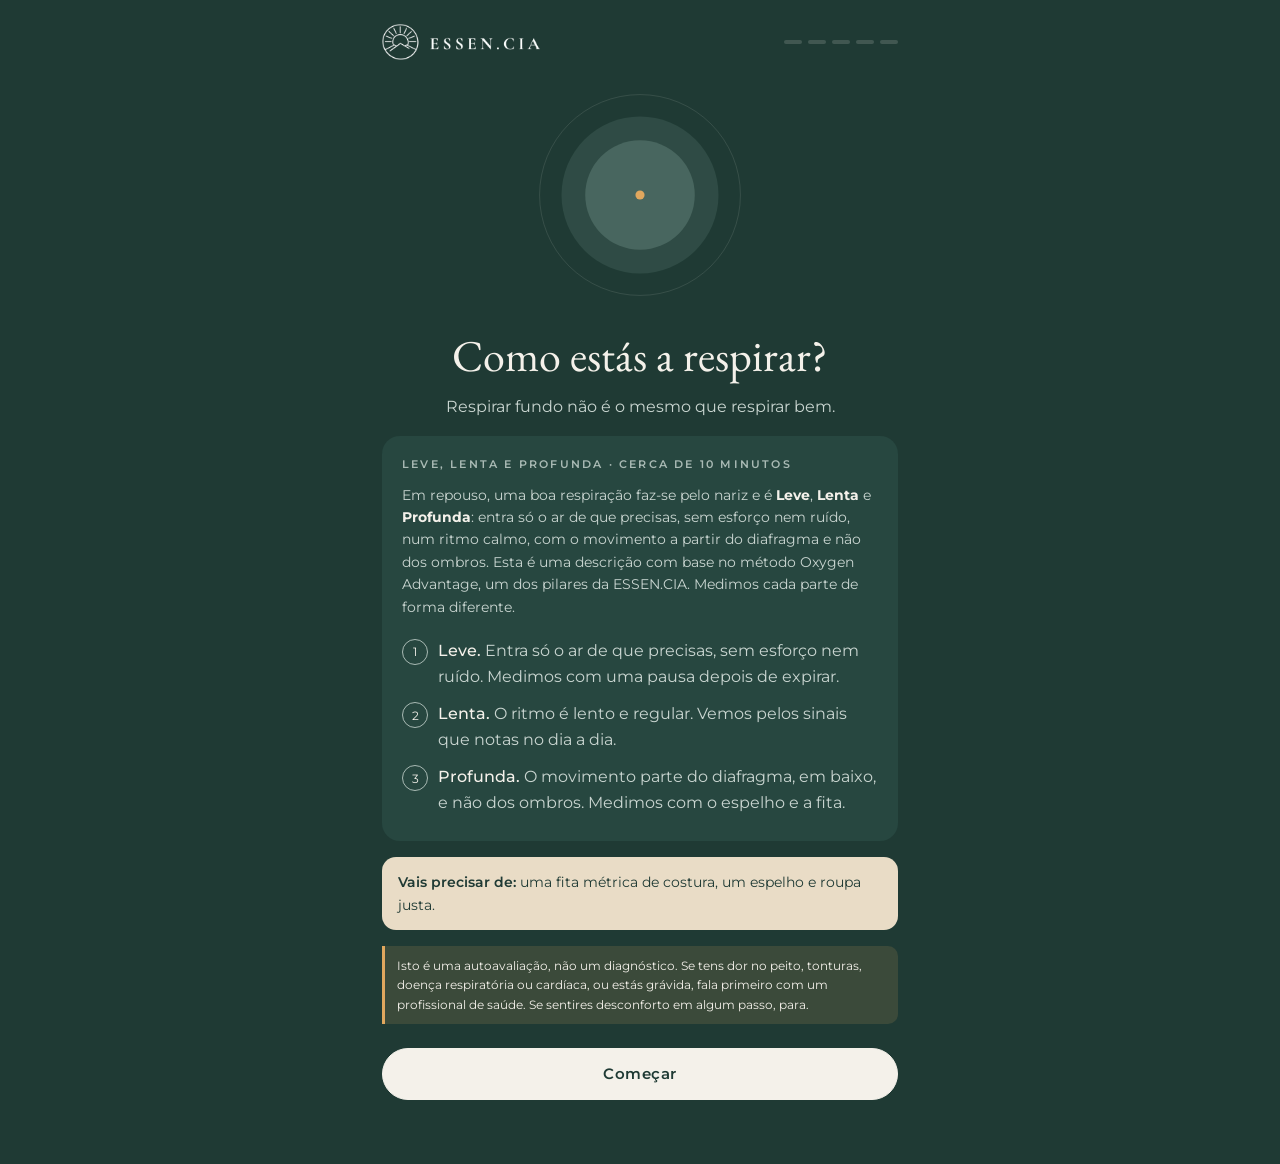
==== autoavaliacao/index.html @ b6d1c0d4 "Autoavaliação 3.7: três respirações para começar e ilustrações próprias dos exercícios Co-Authored-B" ====
<!DOCTYPE html>
<html lang="pt-PT">
<head>
<meta charset="UTF-8">
<meta name="viewport" content="width=device-width, initial-scale=1">
<meta name="robots" content="noindex">
<link rel="icon" href="../favicon.ico">
<title>Autoavaliação da Respiração · ESSEN.CIA</title>
<link rel="preconnect" href="https://fonts.googleapis.com">
<link rel="preconnect" href="https://fonts.gstatic.com" crossorigin>
<link href="https://fonts.googleapis.com/css2?family=EB+Garamond:ital,wght@0,400;0,500;1,400&family=Montserrat:wght@400;500;600&display=swap" rel="stylesheet">
<style>
:root{--fundo:#1F3A34;--fundo2:#274740;--bege:#F4F1EA;--t2:#C9D5D0;--t3:#A9BAB4;--suave:#6E8F86;--castanho:#8A6F5A;--ambar:#E0A75E;--linha:rgba(244,241,234,.16)}
*{box-sizing:border-box;margin:0;padding:0}
html,body{background:var(--fundo);color:var(--bege)}
body{font-family:Montserrat,system-ui,sans-serif;font-size:16px;line-height:1.6;-webkit-font-smoothing:antialiased}
.wrap{max-width:560px;margin:0 auto;padding:24px 22px 64px}
header{display:flex;justify-content:space-between;align-items:center;margin-bottom:30px}
.logo{height:36px;width:auto;display:block}
.passos{display:flex;gap:6px}
.passos span{width:18px;height:4px;border-radius:2px;background:var(--linha);transition:background .4s}
.passos span.on,.passos span.feito{background:var(--ambar)}
h1,h2,.serif{font-family:"EB Garamond",Georgia,serif;font-weight:400;line-height:1.1}
h1{font-size:clamp(36px,9vw,44px);margin-bottom:14px}
h2{font-size:clamp(28px,7vw,34px);margin-bottom:12px}
h3{font-size:11px;font-weight:600;letter-spacing:.2em;text-transform:uppercase;color:var(--t3);margin-bottom:10px}
p{color:var(--t2);margin-bottom:14px}
.sobre{font-size:11px;font-weight:600;letter-spacing:.2em;text-transform:uppercase;color:var(--ambar);margin-bottom:10px}
.ecra{display:none;animation:entra .45s ease}.ecra.ativo{display:block}
@keyframes entra{from{opacity:0;transform:translateY(8px)}to{opacity:1;transform:none}}
.bloco{background:var(--fundo2);border-radius:18px;padding:20px;margin:16px 0}
ol.num{counter-reset:n;list-style:none}
ol.num li{counter-increment:n;padding:6px 0 6px 36px;position:relative;color:var(--t2)}
ol.num li::before{content:counter(n);position:absolute;left:0;top:7px;width:24px;height:24px;border-radius:50%;border:1px solid var(--t3);color:var(--bege);font-size:12px;display:flex;align-items:center;justify-content:center}
.material{font-size:14px;color:var(--fundo);background:#E9DCC6;border-radius:14px;padding:14px 16px;margin:16px 0}
.material b{font-weight:600}
.nota.peq{font-size:12px;padding:10px 12px}
.nota{font-size:13.5px;color:var(--bege);background:rgba(224,167,94,.14);border-left:3px solid var(--ambar);padding:12px 14px;border-radius:0 10px 10px 0;margin:16px 0}
.ref{font-size:13px;color:var(--t2);border:1px solid var(--linha);border-radius:14px;padding:14px 16px;margin:14px 0}
.ref summary{cursor:pointer;color:var(--ambar);font-weight:500;margin-top:8px;list-style:none}
.ref summary::-webkit-details-marker{display:none}
.ref details p{font-size:12.5px;margin:8px 0 0}
.ref a{color:var(--ambar)}
.botoes{display:flex;gap:12px;flex-wrap:wrap;margin-top:24px;align-items:center}
button,.btn{font-family:Montserrat,sans-serif;font-size:15px;font-weight:600;letter-spacing:.03em;border-radius:30px;min-height:52px;padding:14px 26px;cursor:pointer;border:1px solid var(--bege);transition:all .25s;text-decoration:none;display:inline-flex;align-items:center;justify-content:center;background:transparent;color:var(--bege)}
.prim{background:var(--bege);color:var(--fundo)}
.prim:disabled{opacity:.3;cursor:not-allowed}
.ambar{background:var(--ambar);border-color:var(--ambar);color:var(--fundo)}
.cheio{width:100%}
.lig{border:none;min-height:44px;padding:8px 4px;color:var(--t3);text-decoration:underline;text-underline-offset:3px;font-size:13px;font-weight:500}
.aviso{font-size:13px;color:var(--ambar);min-height:20px;margin-top:10px}
.circ{display:flex;justify-content:center;margin:24px 0 32px}
.circ svg{width:210px;height:210px}
.respira{transform-origin:center;animation:respira 10s ease-in-out infinite}
@keyframes respira{0%,100%{transform:scale(.82)}40%{transform:scale(1)}}
/* formulário */
.campo{margin-bottom:18px}
.campo label{display:block;font-size:11px;font-weight:600;letter-spacing:.14em;text-transform:uppercase;color:var(--t3);margin-bottom:8px}
.campo label small{text-transform:none;letter-spacing:0;font-weight:400}
input[type=text],input[type=email],input[type=tel]{width:100%;font-family:Montserrat,sans-serif;font-size:17px;padding:14px 16px;border:1px solid var(--linha);border-radius:14px;background:rgba(244,241,234,.06);color:var(--bege);outline:none}
input:focus{border-color:var(--ambar)}
input::placeholder{color:var(--t3)}
.consent{display:flex;gap:12px;align-items:flex-start;font-size:13.5px;color:var(--t2);margin-top:14px;line-height:1.5;cursor:pointer}
.barra{display:flex;align-items:center;gap:14px}
.barra input[type=range]{flex:1;accent-color:var(--ambar);height:28px}
.barra output{min-width:64px;text-align:right;font-family:"EB Garamond",Georgia,serif;font-size:20px}
.chips{display:flex;gap:8px;flex-wrap:wrap}
.chips button{min-height:44px;padding:8px 16px;font-size:13px;border-color:var(--linha);letter-spacing:0}
.chips button.sel{background:var(--bege);color:var(--fundo);border-color:var(--bege)}
.centro{text-align:center}.centro .circ svg{width:220px;height:220px}
.bolha{transform-origin:115px 115px;transform:scale(.7);transition:transform 4s ease-in-out}
.bolha.cheia{transform:scale(1)}
.fase{font-family:"EB Garamond",Georgia,serif;font-size:30px;min-height:40px;margin-top:-6px}
.contagem{font-size:13px;color:var(--t3);min-height:20px}
.porque{font-size:13.5px;color:var(--t2);border-left:2px solid var(--suave);padding:2px 0 2px 14px;margin:14px 0}
.porque b{color:var(--bege);font-weight:600}
.consent input{margin-top:3px;accent-color:var(--ambar);width:18px;height:18px;flex-shrink:0}
/* observação */
.obs{display:flex;gap:14px;align-items:flex-start;padding:14px 0;border-bottom:1px solid var(--linha)}
.obs:last-child{border-bottom:none}
.obs .q{flex:1}.obs .q strong{display:block;font-weight:500;margin-bottom:2px}
.obs .q small{color:var(--t3);font-size:13px}
.simnao{display:flex;gap:6px;flex-shrink:0}
.simnao button{min-height:44px;padding:8px 18px;font-size:13px;border-color:var(--linha)}
.simnao button.sel{background:var(--bege);color:var(--fundo);border-color:var(--bege)}
.tipos{display:grid;gap:10px;margin-top:10px}
.tipo{display:flex;gap:14px;align-items:center;text-align:left;background:var(--fundo2);border:1px solid transparent;border-radius:16px;padding:12px 16px;color:var(--bege);font-weight:400;letter-spacing:0;position:relative;min-height:auto}
.tipo svg{width:64px;height:76px;flex-shrink:0}
.tipo strong{display:block;font-family:"EB Garamond",Georgia,serif;font-size:22px;font-weight:400}
.tipo span{font-size:12.5px;color:var(--t2);line-height:1.45;display:block}
.tipo.sel{border-color:var(--ambar)}
.tipo .sug{display:none;position:absolute;top:8px;right:12px;font-size:9.5px;font-weight:600;letter-spacing:.14em;text-transform:uppercase;color:var(--ambar)}
.tipo.sugerido .sug{display:block}
/* fita */
.ilustra{display:flex;gap:18px;align-items:center;flex-wrap:wrap}
.ilustra svg{width:130px;flex-shrink:0;margin:0 auto}
.ilustra .txt{flex:1;min-width:220px}
table.medidas{width:100%;border-collapse:collapse}
table.medidas th{font-size:10.5px;font-weight:600;letter-spacing:.12em;text-transform:uppercase;color:var(--t3);text-align:left;padding:6px 4px}
table.medidas td{padding:5px 4px}
table.medidas td:first-child{font-size:13px;color:var(--t3);width:46px}
.calc{margin-top:12px;font-size:14px;color:var(--t2);min-height:22px}.calc b{color:var(--bege)}
/* bolt */
.crono{text-align:center}
.anel{position:relative;width:200px;height:200px;margin:8px auto 18px}
.anel svg{width:100%;height:100%;transform:rotate(-90deg)}
.anel .num{position:absolute;inset:0;display:flex;align-items:center;justify-content:center;font-family:"EB Garamond",Georgia,serif;font-size:62px}
.anel .num small{font-size:20px;color:var(--t3);margin-left:4px}
.manual{display:flex;gap:10px;align-items:center;justify-content:center;margin-top:14px;font-size:13px;color:var(--t3)}
.manual input{width:90px;text-align:center;padding:10px}
/* escalas */
.item{padding:16px 0;border-bottom:1px solid var(--linha)}.item:last-child{border-bottom:none}
.item p{margin-bottom:10px;color:var(--bege);font-weight:500}
.escala{display:flex;gap:6px;flex-wrap:wrap}
.escala button{min-height:40px;padding:6px 12px;font-size:12.5px;font-weight:500;border-color:var(--linha);letter-spacing:0;color:var(--t2)}
.escala button.sel{background:var(--bege);border-color:var(--bege);color:var(--fundo)}
.rodape{font-size:12px;color:var(--t3);margin-top:8px}
/* resultado */
.leit{padding:4px 0 18px}
.leit .topo{display:flex;justify-content:space-between;align-items:baseline;gap:10px;flex-wrap:wrap}
.leit .nome{font-family:"EB Garamond",Georgia,serif;font-size:26px}
.leit .val{font-size:13px;color:var(--t2)}
.seg{display:grid;grid-template-columns:repeat(5,minmax(0,1fr));gap:5px;margin:10px 0 8px}
.seg i{height:8px;border-radius:4px;background:var(--linha)}
.seg i.on:nth-child(1){background:#7D6650}.seg i.on:nth-child(2){background:#A8845A}.seg i.on:nth-child(3){background:#E0A75E}.seg i.on:nth-child(4){background:#D8D3B4}.seg i.on:nth-child(5){background:#F4F1EA}
.leit p{font-size:14px;margin:0}
.leit .det{font-size:12.5px;color:var(--t3);margin-top:6px}
.passo{background:var(--bege);color:var(--fundo);border-radius:22px;padding:22px;margin:30px 0}
.passo h3{color:var(--castanho)}
.passo h2{color:var(--fundo);font-size:28px}
.passo p{color:#3F524D;font-size:14.5px}
.passo img{width:100%;max-width:340px;border-radius:12px;background:#F7F2EA;margin:4px 0 10px;display:block}
.passo small{display:block;font-size:11px;color:#5A6B66}
.lista details{border-bottom:1px solid var(--linha)}
.lista summary{cursor:pointer;list-style:none;padding:16px 0;display:flex;justify-content:space-between;align-items:center;gap:12px;font-size:16px}
.lista summary::-webkit-details-marker{display:none}
.lista summary::after{content:"+";color:var(--ambar);font-size:20px}
.lista details[open] summary::after{content:"–"}
.lista summary em{font-style:normal;font-size:10px;font-weight:600;letter-spacing:.14em;text-transform:uppercase;color:var(--ambar);margin-left:auto;margin-right:6px}
.lista .corpo{padding:0 0 18px}
.lista .corpo p{font-size:14.5px}
.pers{background:rgba(244,241,234,.08);border-radius:12px;padding:12px 14px;color:var(--bege)!important;font-size:14px}
.ex{display:flex;gap:14px;align-items:flex-start;padding:12px 0}
.ex img{width:140px;border-radius:10px;background:#F7F2EA;flex-shrink:0}
.ex .tag{font-size:10px;font-weight:600;letter-spacing:.14em;text-transform:uppercase;color:var(--ambar)}
.ex strong{display:block;font-size:15px;margin:2px 0 4px}
.ex span{font-size:13.5px;color:var(--t2)}
.ex small{display:block;font-size:11px;color:var(--t3);margin-top:4px}
.comp{font-size:13.5px;color:var(--t2)}.comp b{color:var(--bege);font-weight:600}
.creditos{font-size:11.5px;color:var(--t3);margin-top:34px;padding-top:16px;border-top:1px solid var(--linha);line-height:1.6}
.creditos a{color:var(--t2)}
#relatorio{display:none}
@media(max-width:440px){.obs{flex-direction:column;gap:8px}.ex{flex-direction:column}.ex img{width:100%;max-width:260px}}
/* ===== relatório para imprimir / PDF ===== */
@media print{
  @page{size:A4;margin:14mm}
  html,body{background:#fff!important;color:#1F3A34}
  .wrap{display:none!important}
  #relatorio{display:block!important;font-family:Montserrat,sans-serif;color:#1F3A34;font-size:10.5pt;line-height:1.5}
  #relatorio .cab{background:#1F3A34;color:#F4F1EA;padding:14px 18px;border-radius:8px;display:flex;justify-content:space-between;align-items:flex-end;-webkit-print-color-adjust:exact;print-color-adjust:exact}
  #relatorio .cab b{font-family:"EB Garamond",serif;font-weight:400;font-size:20pt;display:block}
  #relatorio h4{font-size:8pt;letter-spacing:.18em;text-transform:uppercase;color:#8A6F5A;margin:16px 0 6px}
  #relatorio .abre{background:#F4F1EA;border-radius:8px;padding:10px 14px;margin-top:12px;-webkit-print-color-adjust:exact;print-color-adjust:exact}
  #relatorio .tres{display:grid;grid-template-columns:repeat(3,1fr);gap:10px}
  #relatorio .tres>div{border:1px solid #E3DED3;border-radius:8px;padding:10px}
  #relatorio .tres b{font-family:"EB Garamond",serif;font-weight:400;font-size:15pt;display:block}
  #relatorio .rseg{display:grid;grid-template-columns:repeat(5,1fr);gap:3px;margin:6px 0}
  #relatorio .rseg i{height:5px;border-radius:3px;background:#ECE7DC;-webkit-print-color-adjust:exact;print-color-adjust:exact}
  #relatorio .rseg i.on:nth-child(1){background:#E3C9A0}#relatorio .rseg i.on:nth-child(2){background:#E0A75E}#relatorio .rseg i.on:nth-child(3){background:#A98B5F}#relatorio .rseg i.on:nth-child(4){background:#6E8F86}#relatorio .rseg i.on:nth-child(5){background:#1F3A34}
  #relatorio .pq{grid-template-columns:repeat(3,1fr);display:grid;gap:10px}
  #relatorio .pq img{width:100%;border-radius:6px}
  #relatorio table{width:100%;border-collapse:collapse;font-size:9pt}
  #relatorio td,#relatorio th{border:1px solid #E3DED3;padding:6px 8px;text-align:left}
  #relatorio .fim{margin-top:14px;font-size:8pt;color:#5A6B66}
  #relatorio .temas p{margin:0 0 6px}
  #relatorio p{color:#1F3A34}
  #relatorio .rseg{border:none!important;padding:0!important}
}
</style>
</head>
<body>
<div class="wrap">
<header><img class="logo" src="[data-uri]" alt="ESSEN.CIA"><div class="passos" id="passos"></div></header>

<!-- 0 · INÍCIO -->
<section class="ecra ativo" id="e0">
  <div class="circ"><svg viewBox="0 0 230 230" aria-hidden="true"><circle cx="115" cy="115" r="110" fill="none" stroke="#F4F1EA" stroke-opacity=".12"/><g class="respira"><circle cx="115" cy="115" r="86" fill="#6E8F86" fill-opacity=".2"/><circle cx="115" cy="115" r="60" fill="#6E8F86" fill-opacity=".4"/></g><circle cx="115" cy="115" r="5" fill="#E0A75E"/></svg></div>
  <h1 style="text-align:center">Como estás a respirar?</h1>
  <p style="text-align:center">Respirar fundo não é o mesmo que respirar bem.</p>
  <div class="bloco">
    <h3>Leve, lenta e profunda · cerca de 10 minutos</h3>
    <p style="font-size:14px">Em repouso, uma boa respiração faz-se pelo nariz e é <b style="color:var(--bege)">Leve</b>, <b style="color:var(--bege)">Lenta</b> e <b style="color:var(--bege)">Profunda</b>: entra só o ar de que precisas, sem esforço nem ruído, num ritmo calmo, com o movimento a partir do diafragma e não dos ombros. Esta é uma descrição com base no método Oxygen Advantage, um dos pilares da ESSEN.CIA. Medimos cada parte de forma diferente.</p>
    <ol class="num">
      <li><b style="color:var(--bege);font-weight:500">Leve.</b> Entra só o ar de que precisas, sem esforço nem ruído. Medimos com uma pausa depois de expirar.</li>
      <li><b style="color:var(--bege);font-weight:500">Lenta.</b> O ritmo é lento e regular. Vemos pelos sinais que notas no dia a dia.</li>
      <li><b style="color:var(--bege);font-weight:500">Profunda.</b> O movimento parte do diafragma, em baixo, e não dos ombros. Medimos com o espelho e a fita.</li>
    </ol>
    </div>
  <div class="material"><b>Vais precisar de:</b> uma fita métrica de costura, um espelho e roupa justa.</div>
  <div class="nota peq">Isto é uma autoavaliação, não um diagnóstico. Se tens dor no peito, tonturas, doença respiratória ou cardíaca, ou estás grávida, fala primeiro com um profissional de saúde. Se sentires desconforto em algum passo, para.</div>
  <div id="ultima"></div>
  <div class="botoes"><button class="prim cheio" onclick="ir(1)">Começar</button></div>
</section>

<!-- 1 · SOBRE TI -->
<section class="ecra" id="e1">
  <div class="sobre">Antes de começar</div>
  <h2>Sobre ti</h2>
  <form id="fSobre" autocomplete="on" onsubmit="return false">
  <div class="campo"><label for="fNome">Nome <small>(primeiro nome chega)</small></label><input type="text" id="fNome" name="given-name" autocomplete="given-name"></div>
  <div class="campo"><label for="fIdade">Idade</label><div class="barra"><input type="range" id="fIdade" min="16" max="90" value="40"><output id="oIdade">40</output></div></div>
  <div class="campo"><label>Sexo</label><div class="chips" id="fSexo"><button type="button" data-v="Mulher">Mulher</button><button type="button" data-v="Homem">Homem</button><button type="button" data-v="">Prefiro não dizer</button></div></div>
  <div class="campo"><label for="fAltura">Altura</label><div class="barra"><input type="range" id="fAltura" min="140" max="210" value="170"><output id="oAltura">170 cm</output></div></div>
  <div class="campo"><label for="fPeso">Peso</label><div class="barra"><input type="range" id="fPeso" min="40" max="150" value="70"><output id="oPeso">70 kg</output></div></div>
  <p style="font-size:12.5px">A idade, o sexo, a altura e o peso não ficam gravados nem são enviados. Servem para enquadrar o relatório e só aparecem no teu relatório.</p>
  <div class="campo"><label for="fEmail">E-mail <small>(opcional, para receberes o relatório em PDF)</small></label><input type="email" id="fEmail" name="email" autocomplete="email" inputmode="email"></div>
  <div class="campo"><label for="fTel">Telemóvel <small>(opcional, para grupos de WhatsApp)</small></label><input type="tel" id="fTel" name="tel" autocomplete="tel" inputmode="tel"></div>
  <div id="consents" style="display:none">
    <label class="consent" id="lc1"><input type="checkbox" id="c1"> Quero receber o meu relatório em PDF por e-mail. Aceito que a ESSEN.CIA use o meu nome e e-mail para isso.</label>
    <label class="consent" id="lc2"><input type="checkbox" id="c2"> Quero receber, de vez em quando, conteúdos sobre respiração da ESSEN.CIA. Posso sair quando quiser.</label>
    <label class="consent" id="lc3"><input type="checkbox" id="c3"> Quero receber convites para grupos de WhatsApp da ESSEN.CIA. Aceito que usem o meu telemóvel só para isso. Posso sair quando quiser.</label>
  </div>
  </form>
  <p style="font-size:12.5px;margin-top:18px">As tuas respostas e medições ficam guardadas só neste navegador. Se deixares o e-mail ou o telemóvel, guardamos apenas o nome, esses contactos e as tuas escolhas acima. Podes pedir para os apagar a qualquer momento.<br><a href="#" id="privLink" target="_blank" rel="noopener" style="color:var(--ambar)">Política de privacidade</a></p>
  <div class="aviso" id="a1"></div>
  <div class="botoes"><button onclick="ir(0)">Voltar</button><button class="prim" id="b1" onclick="ir(7)" disabled>Continuar</button></div>
</section>


<!-- 1b · CENTRAR -->
<section class="ecra" id="e7">
  <div class="sobre">Antes de começar</div>
  <h2>Três respirações para começar</h2>
  <p>Senta-te confortável, com os pés no chão e os ombros soltos. Vamos fazer três respirações calmas, pelo nariz, para chegares a este momento.</p>
  <div class="centro">
    <div class="circ"><svg viewBox="0 0 230 230" aria-hidden="true"><circle cx="115" cy="115" r="110" fill="none" stroke="#F4F1EA" stroke-opacity=".12"/><g class="bolha" id="bolha"><circle cx="115" cy="115" r="96" fill="#6E8F86" fill-opacity=".22"/><circle cx="115" cy="115" r="66" fill="#6E8F86" fill-opacity=".42"/></g><circle cx="115" cy="115" r="5" fill="#E0A75E"/></svg></div>
    <div class="fase" id="fase"></div>
    <div class="contagem" id="contagem"></div>
    <button class="prim" id="bCentro" onclick="centrar()">Começar</button>
  </div>
  <div class="nota">Respira de forma suave, sem encher muito. Respirações grandes alteram o teste que vem a seguir.</div>
  <div class="botoes"><button onclick="ir(1)">Voltar</button><button class="prim" id="b7" onclick="ir(2)">Continuar</button></div>
</section>

<!-- 2 · LEVE: BOLT -->
<section class="ecra" id="e2">
  <div class="sobre">Leve · 1 de 3</div>
  <h2>Quanto tempo aguentas sem vontade de respirar?</h2>
  <div class="ref">Este teste chama-se BOLT e vem do método Oxygen Advantage, de Patrick McKeown. Segundo o método, este teste dá uma ideia da tolerância do teu corpo ao dióxido de carbono em repouso.
    <details><summary>Ver referência completa</summary><p>McKeown P. The Oxygen Advantage, 2015; The Breathing Cure, 2021. Teste BOLT (Body Oxygen Level Test). O limite de 25 segundos vem de Kiesel K. et al., International Journal of Sports Physical Therapy, 2017; 12(5):774–786.</p></details>
  </div>
  <div class="porque"><b>Porque começamos aqui.</b> As respirações grandes do teste da fita alteram este resultado, por isso a pausa vem primeiro, com o corpo em repouso.<br><b>Porque importa.</b> Segundo o método, quem respira ar a mais em repouso tolera pior o dióxido de carbono e sente vontade de respirar mais cedo, com as implicações que isso traz ao organismo e ao sistema nervoso.</div>
  <div class="bloco"><ol class="num">
    <li>Senta-te e respira calmamente pelo nariz, durante um minuto.</li>
    <li>Inspira e expira normalmente pelo nariz, sem esvaziar à força.</li>
    <li>Aperta o nariz com os dedos e carrega em Iniciar no cronómetro.</li>
    <li>Carrega em Parar ao primeiro sinal claro de vontade de respirar: engolir, um aperto na garganta, a barriga a mexer.</li>
    <li>Solta o nariz e volta a respirar pelo nariz, com calma.</li>
  </ol></div>
  <div class="nota"><b>Este não é um teste de resistência.</b> Se depois do teste precisares de respirar fundo, é porque aguentaste tempo demais. Repete com menos tempo.</div>
  <p style="font-size:13px">Para comparar ao longo do tempo, o ideal é medir de manhã, logo ao acordar.</p>
  <div class="crono">
    <div class="anel"><svg viewBox="0 0 200 200"><circle cx="100" cy="100" r="88" fill="none" stroke="rgba(244,241,234,.14)" stroke-width="10"/><circle id="arco" cx="100" cy="100" r="88" fill="none" stroke="#E0A75E" stroke-width="10" stroke-linecap="round" stroke-dasharray="552.9" stroke-dashoffset="552.9"/></svg><div class="num" id="tempo">0<small>s</small></div></div>
    <button class="prim" id="bCrono" onclick="crono()">Iniciar</button>
    <div class="manual"><label for="boltM">ou escreve os segundos</label> <input type="text" inputmode="numeric" id="boltM"></div>
  </div>
  <div class="botoes"><button onclick="ir(7)">Voltar</button><button class="prim" onclick="ir(3)">Continuar</button><button class="lig" onclick="saltarBolt()">Saltar este passo</button></div>
</section>

<!-- 3 · CALMA -->
<section class="ecra" id="e3">
  <div class="sobre">Lenta · 2 de 3</div>
  <h2>Com que frequência te acontece?</h2>
  <div class="porque"><b>Porque importa.</b> Quando a respiração fica rápida e alta, costuma vir com sinais como tensão, bocejos ou mãos frias. Estes sinais ajudam a perceber se a tua respiração está lenta e regular.</div>
  <p>Pensa nas últimas duas semanas. Não há respostas certas.</p>
  <div class="bloco" id="calma"></div>
  <p class="rodape">As quatro primeiras perguntas seguem o rastreio de Kiesel et al. (2017); as três últimas são inspiradas no Self Evaluation of Breathing Questionnaire (Courtney et al.). Todas seguem o entendimento da ESSEN.CIA sobre os respetivos métodos.</p>
  <div class="aviso" id="a5"></div>
  <div class="botoes"><button onclick="ir(2)">Voltar</button><button class="prim" id="b5" onclick="seguirCalma()">Continuar</button></div>
</section>

<!-- 4 · PROFUNDA: OBSERVAÇÃO -->
<section class="ecra" id="e4">
  <div class="sobre">Profunda · 3 de 3</div>
  <h2>Onde se move a tua respiração?</h2>
  <div class="ref">Este passo e o seguinte seguem o método Breathing IQ, descrito pela Dra. Belisa Vranich e colegas na revista Frontiers in Physiology (2025). Tem em atenção dois aspetos: onde o corpo se move quando respiras e a amplitude desses movimentos.
    <details><summary>Ver referência completa</summary><p>Vranich B, Lee R, Zapanta J, Shoen B, Houghton H, Ruelas C, Wahlfeldt ML, Kerr R, Pripotnev A, Goorahoo M, Baptiste J-B, Elliot J. The Breathing IQ: an anthropometric index of diaphragmatic breathing efficiency. Frontiers in Physiology, 2025; 15:1394109. <a href="https://doi.org/10.3389/fphys.2024.1394109" target="_blank" rel="noopener">doi:10.3389/fphys.2024.1394109</a>. Estudo preliminar, sem grupo de controlo: em 384 pessoas, logo a seguir a uma sessão de 90 minutos com cinco exercícios, quase 9 em cada 10 pessoas melhoraram o resultado. A autora principal fundou uma empresa que oferece formação sobre o método. A classificação por níveis desta app é uma adaptação da ESSEN.CIA.</p></details>
  </div>
  <div class="porque"><b>Porque importa.</b> O diafragma é o principal músculo da respiração. Quando o pescoço e os ombros fazem esse trabalho, cansam-se e a respiração tende a ficar mais alta e mais rápida.</div>
  <div class="bloco"><ol class="num">
    <li>Fica de pé, em frente ao espelho, com os ombros soltos.</li>
    <li>Põe uma mão no peito e outra na barriga.</li>
    <li>Faz três inspirações grandes e três expirações completas, sem pressa.</li>
    <li>Repara no que se mexe ao inspirar e no que acontece ao expirar.</li>
  </ol></div>
  <div class="bloco">
    <div class="obs" data-k="ombros"><div class="q"><strong>Os ombros sobem quando inspiras?</strong><small>Mesmo que pouco, em direção às orelhas.</small></div><div class="simnao"><button>Sim</button><button>Não</button></div></div>
    <div class="obs" data-k="peito"><div class="q"><strong>A parte de cima do peito sobe?</strong><small>A mão do peito mexe-se mais para cima do que para a frente.</small></div><div class="simnao"><button>Sim</button><button>Não</button></div></div>
    <div class="obs" data-k="barriga"><div class="q"><strong>A barriga vai para a frente quando inspiras?</strong><small>A mão da barriga afasta-se do corpo e volta ao expirar.</small></div><div class="simnao"><button>Sim</button><button>Não</button></div></div>
    <div class="obs" data-k="costelas"><div class="q"><strong>As costelas de baixo abrem para os lados?</strong><small>Muda as mãos para a cintura, logo acima da anca. Sentes-as a afastar ao inspirar?</small></div><div class="simnao"><button>Sim</button><button>Não</button></div></div>
  </div>
  <div id="blocoTipo" style="display:none">
    <p id="sug" style="color:var(--bege)"></p>
    <div class="tipos">
      <button class="tipo" data-t="vertical"><em class="sug">Sugerido</em><svg viewBox="0 0 110 130" aria-hidden="true"><defs><marker id="m" viewBox="0 0 10 10" refX="8" refY="5" markerWidth="5" markerHeight="5" orient="auto"><path d="M0 0L10 5L0 10z" fill="#E0A75E"/></marker></defs><path d="M52 14c8 0 13 6 13 13s-5 14-13 14-13-6-13-13 5-14 13-14z" fill="#DCE5E1" stroke="#C9D5D0" stroke-width="2"/>
<path d="M46 42v8c-10 4-14 14-14 28 0 16 2 30 4 44h34c2-12 3-26 1-40 C 70 66 66 54 58 50v-8z" fill="#DCE5E1" stroke="#C9D5D0" stroke-width="2" stroke-linejoin="round"/><path d="M40 62 V 40" stroke="#E0A75E" stroke-width="3" fill="none" stroke-linecap="round" marker-end="url(#m)"/><path d="M64 62 V 40" stroke="#E0A75E" stroke-width="3" fill="none" stroke-linecap="round" marker-end="url(#m)"/></svg><div><strong>Vertical</strong><span>Sobretudo no peito e nos ombros. A barriga fica parada ou entra.</span></div></button>
      <button class="tipo" data-t="hibrida"><em class="sug">Sugerido</em><svg viewBox="0 0 110 130" aria-hidden="true"><defs><marker id="m" viewBox="0 0 10 10" refX="8" refY="5" markerWidth="5" markerHeight="5" orient="auto"><path d="M0 0L10 5L0 10z" fill="#E0A75E"/></marker></defs><path d="M52 14c8 0 13 6 13 13s-5 14-13 14-13-6-13-13 5-14 13-14z" fill="#DCE5E1" stroke="#C9D5D0" stroke-width="2"/>
<path d="M46 42v8c-10 4-14 14-14 28 0 16 2 30 4 44h34c2-12 3-26 1-40 C 70 66 66 54 58 50v-8z" fill="#DCE5E1" stroke="#C9D5D0" stroke-width="2" stroke-linejoin="round"/><path d="M58 60 V 46" stroke="#E0A75E" stroke-width="3" fill="none" stroke-linecap="round" marker-end="url(#m)"/><path d="M72 92 H 86" stroke="#E0A75E" stroke-width="3" fill="none" stroke-linecap="round" marker-end="url(#m)"/></svg><div><strong>Híbrida</strong><span>Um pouco dos dois. O peito sobe e a barriga também se mexe.</span></div></button>
      <button class="tipo" data-t="horizontal"><em class="sug">Sugerido</em><svg viewBox="0 0 110 130" aria-hidden="true"><defs><marker id="m" viewBox="0 0 10 10" refX="8" refY="5" markerWidth="5" markerHeight="5" orient="auto"><path d="M0 0L10 5L0 10z" fill="#E0A75E"/></marker></defs><path d="M52 14c8 0 13 6 13 13s-5 14-13 14-13-6-13-13 5-14 13-14z" fill="#DCE5E1" stroke="#C9D5D0" stroke-width="2"/>
<path d="M46 42v8c-10 4-14 14-14 28 0 16 2 30 4 44h34c2-12 3-26 1-40 C 70 66 66 54 58 50v-8z" fill="#DCE5E1" stroke="#C9D5D0" stroke-width="2" stroke-linejoin="round"/><path d="M74 92 H 96" stroke="#E0A75E" stroke-width="3" fill="none" stroke-linecap="round" marker-end="url(#m)"/><path d="M32 92 H 12" stroke="#E0A75E" stroke-width="3" fill="none" stroke-linecap="round" marker-end="url(#m)"/><path d="M73 74 H 90" stroke="#E0A75E" stroke-width="3" fill="none" stroke-linecap="round" marker-end="url(#m)"/></svg><div><strong>Horizontal</strong><span>A barriga e as costelas de baixo abrem. Os ombros ficam quietos.</span></div></button>
    </div>
  </div>
  <div class="botoes"><button onclick="ir(3)">Voltar</button><button class="prim" id="b2" onclick="ir(5)" disabled>Continuar</button></div>
</section>

<!-- 5 · PROFUNDA: FITA -->
<section class="ecra" id="e5">
  <div class="sobre">Profunda · 3 de 3</div>
  <h2>Qual é a amplitude de movimento do teu tronco?</h2>
  <p>Com uma fita métrica medes a diferença entre o tronco cheio e vazio, na inspiração e na expiração. Não importa o tamanho do teu corpo: o que conta é a proporção entre as duas medidas.</p>
  <div class="bloco ilustra">
    <svg viewBox="0 0 160 220" aria-hidden="true">
      <path d="M80 18c11 0 18 8 18 19s-7 20-18 20-18-9-18-20 7-19 18-19z" fill="none" stroke="#C9D5D0" stroke-width="2"/>
      <path d="M70 56v10c-20 4-36 10-40 26-3 14-4 40-2 62M90 56v10c20 4 36 10 40 26 3 14 4 40 2 62" fill="none" stroke="#C9D5D0" stroke-width="2" stroke-linecap="round"/>
      <path d="M44 100c8 24 10 50 6 104M116 100c-8 24-10 50-6 104" fill="none" stroke="#C9D5D0" stroke-width="2" stroke-linecap="round"/>
      <circle cx="62" cy="104" r="2.5" fill="#E0A75E"/><circle cx="98" cy="104" r="2.5" fill="#E0A75E"/>
      <path d="M54 120c10 12 20 16 26 16s16-4 26-16" fill="none" stroke="#A9BAB4" stroke-width="1.4" stroke-dasharray="3 3"/>
      <path d="M44 140c10 5 24 8 36 8s26-3 36-8" fill="none" stroke="#E0A75E" stroke-width="5" stroke-linecap="round"/>
      <text x="80" y="172" text-anchor="middle" font-family="Montserrat,sans-serif" font-size="10" fill="#E0A75E">fita aqui</text>
    </svg>
    <div class="txt"><ol class="num">
      <li>De pé, procura a última costela da frente, na linha vertical do mamilo.</li>
      <li>Passa a fita à volta do tronco a essa altura, direita e sem apertar.</li>
      <li>Inspira o máximo que conseguires e lê a medida.</li>
      <li>Expira até ao fim e lê a medida outra vez.</li>
      <li>Repete mais duas vezes, se puderes. Usamos a média.</li>
    </ol></div>
  </div>
  <div class="bloco">
    <table class="medidas">
      <tr><th></th><th>Inspiração (cm)</th><th>Expiração (cm)</th></tr>
      <tr><td>1.ª</td><td><input type="text" inputmode="decimal" id="i1" aria-label="Inspiração, 1.ª medida"></td><td><input type="text" inputmode="decimal" id="x1" aria-label="Expiração, 1.ª medida"></td></tr>
      <tr><td>2.ª</td><td><input type="text" inputmode="decimal" id="i2" placeholder="opcional" aria-label="Inspiração, 2.ª medida"></td><td><input type="text" inputmode="decimal" id="x2" placeholder="opcional" aria-label="Expiração, 2.ª medida"></td></tr>
      <tr><td>3.ª</td><td><input type="text" inputmode="decimal" id="i3" placeholder="opcional" aria-label="Inspiração, 3.ª medida"></td><td><input type="text" inputmode="decimal" id="x3" placeholder="opcional" aria-label="Expiração, 3.ª medida"></td></tr>
    </table>
    <div class="calc" id="calc"></div>
  </div>
  <div class="botoes"><button onclick="ir(4)">Voltar</button><button class="prim" id="b3" onclick="resultado()" disabled>Ver a minha leitura</button></div>
</section>

<!-- 6 · RESULTADO -->
<section class="ecra" id="e6">
  <div class="sobre">A tua leitura</div>
  <h2 id="rTit"></h2>
  <p id="rAbre" style="color:var(--bege)"></p>
  <div id="rCuidado"></div>
  <div class="bloco" id="rLeit"></div>
  <h3 style="margin-top:28px">O que isto quer dizer</h3>
  <p id="rQuer"></p>
  <div class="passo" id="rPasso"></div>
  <div id="rComp"></div>
  <h3 style="margin-top:30px">Para saberes mais</h3>
  <div class="lista" id="rTemas"></div>
  <h3 style="margin-top:30px">Os outros exercícios</h3>
  <div id="rEx"></div>
  <h2 style="margin-top:40px">O próximo passo é teu.</h2>
  <p>Esta leitura é um ponto de partida. Numa conversa gratuita de cerca de 30 minutos, olhamos para ela contigo e vemos o que faz sentido trabalhar.</p>
  <a class="btn ambar cheio" id="cta" href="#" target="_blank" rel="noopener">Agendar conversa gratuita</a>
  <p style="font-size:13.5px;margin-top:22px">Repete esta avaliação de manhã, daqui a 2 a 4 semanas. O resultado fica guardado neste navegador para poderes comparar.</p>
  <div class="botoes">
    <button onclick="guardarRelatorio()">Guardar relatório (PDF)</button>
    <button onclick="copiar(this)">Copiar resumo</button>
    <button class="lig" onclick="location.reload()">Fazer de novo</button>
  </div>
  <div class="aviso" id="a6"></div>
  <div class="creditos">Leve: teste BOLT, Patrick McKeown, Oxygen Advantage; limite de 25 s de Kiesel et al., International Journal of Sports Physical Therapy, 2017. Lenta: rastreio de Kiesel et al. (2017) e perguntas inspiradas no SEBQ. Profunda: inspirado no Breathing IQ, Vranich et al., Frontiers in Physiology, 2025 (<a href="https://doi.org/10.3389/fphys.2024.1394109" target="_blank" rel="noopener">doi</a>); ilustrações dos exercícios: ESSEN.CIA. Classificação por níveis e textos: ESSEN.CIA. Autoavaliação, não diagnóstico.</div>
</section>
</div>

<!-- RELATÓRIO (só aparece ao imprimir / guardar em PDF) -->
<div id="relatorio"></div>

<script>
/* =================== CONFIGURAÇÃO (editável) =================== */
const CONFIG = {
  ctaUrl: "https://essenciabreath.com/#contacto",
  privacidadeUrl: "https://essenciabreath.com/avisos-legais/#privacidade",
  envioUrl: "https://script.google.com/macros/s/AKfycbxU8fB2tfwJeUnbzvONEWhvnokveczOrRVeeoN3G63mB3ZiADAjIBo_3kpQAYnO4YTRgQ/exec",                         // endpoint para PDF e mailing list (Brevo/Apps Script); vazio = não envia
  limitesROM: [80, 100],               // grelha oficial Breathing IQ: <80 | 80–99 | 100+
  grelha: { vertical:[1,2,3], hibrida:[2,"split",4], horizontal:[3,4,5] },  // F=1 D=2 C=3 B=4 A=5
  splitROM: 90,
  boltLimites: [10, 15, 25, 40],       // <10 | 10–14 | 15–24 | 25–39 | 40+
  boltKiesel: 25,
  sinalFreq: 3                          // "Muitas vezes" ou mais
};
const IMG = {"1-bascula": "[data-uri]", "2-barriga-peso": "[data-uri]", "3-gato-vaca": "[data-uri]", "4-abrir-costelas": "[data-uri]", "5-rotacao": "[data-uri]"};

/* =================== TEXTOS =================== */
const N_PROF = [null,
 ["Respiração alta e curta","O movimento está sobretudo no peito e nos ombros e o tronco abre pouco. É o ponto de partida mais comum: no estudo original, cerca de 2 em cada 3 pessoas começaram aqui, e a maioria melhorou logo a seguir a uma sessão de exercícios."],
 ["Respiração alta","Grande parte do movimento está no peito e nos ombros. Estes músculos ajudam, mas não estão feitos para o trabalho de todas as respirações e cansam-se. O primeiro passo é levar o movimento para baixo."],
 ["A meio caminho","O diafragma já participa, mas o peito ainda faz parte do trabalho, ou o tronco abre pouco. Com prática, o movimento pode descer e ganhar amplitude."],
 ["Boa base","A parte de baixo do tronco já trabalha. Há espaço para ganhar amplitude ou para tirar o resto do movimento do peito."],
 ["Respiração eficiente","O movimento parte da barriga e das costelas de baixo e o tronco abre bem. É o padrão que o Breathing IQ descreve como mais eficiente."]];
const N_LEVE = [null,
 ["Muito baixa","O corpo pede ar muito depressa. Segundo o método Oxygen Advantage, isto indica uma baixa tolerância ao dióxido de carbono, muitas vezes ligada a respirar ar a mais ao longo do dia. É aqui que tens mais margem de progressão."],
 ["Baixa","Há margem clara para respirares com menos volume de ar em repouso. Respirar pelo nariz, de forma mais suave, ao longo do dia é o primeiro passo."],
 ["Média","Uma base razoável, ainda abaixo dos 25 segundos usados como referência ideal. Segundo o método, este valor sobe com prática regular de respiração leve."],
 ["Boa","Estás acima da referência de 25 segundos. Mantém a respiração nasal ao longo do dia. O objetivo do método são 40 segundos."],
 ["Muito boa","Estás acima do objetivo do método. Parabéns!"]];
const N_CALMA = [null,
 ["Muitos sinais","Descreveste vários sinais frequentes. Podem estar ligados a uma respiração rápida e alta, mas também a outras causas. Se forem novos ou te preocupam, fala com o teu médico."],
 ["Vários sinais","Alguns sinais aparecem com frequência. Costumam acompanhar uma respiração mais alta ou mais rápida, sobretudo em dias de mais pressão. Alongar a expiração é um bom ponto de partida."],
 ["Alguns sinais","Há dois sinais frequentes. Repara em que momentos do dia aparecem: muitas vezes coincidem com uma respiração mais rápida."],
 ["Poucos sinais","Só um sinal aparece com frequência. A tua respiração parece manter um ritmo calmo na maior parte do tempo."],
 ["Sem sinais claros","Nenhum sinal frequente. A tua respiração parece manter um ritmo calmo e regular. É uma boa base para praticar."]];
const ampTxt=()=>`o tronco abre ${fmt(difCm)} cm (índice ${rom})`;
const PADRAO = {vertical:"vertical",hibrida:"híbrida",horizontal:"horizontal"};
/* Calma: 4 do rastreio de Kiesel (palavras nossas) + 3 inspiradas no SEBQ */
const CALMA = [
 {t:"Sinto o corpo tenso.", curto:"tensão no corpo", k:true},
 {t:"Tenho as mãos ou os pés frios.", curto:"mãos ou pés frios", k:true},
 {t:"Dou por mim a bocejar.", curto:"bocejar muito", k:true},
 {t:"Respiro pela boca durante a noite ou acordo com a boca seca.", curto:"respirar pela boca à noite", k:true},
 {t:"Sinto falta de ar sem fazer esforço.", curto:"falta de ar sem esforço"},
 {t:"Sinto que não consigo fazer uma inspiração completa.", curto:"não conseguir uma inspiração completa"},
 {t:"Sinto aperto no peito ou na garganta em situações de stress.", curto:"aperto no peito ou na garganta em stress"}];
const ESCALA = ["Nunca","Raramente","Às vezes","Muitas vezes","Quase sempre"];
const EX = {
 barriga:{n:"Barriga com peso",img:"2-barriga-peso",t:"Deita-te de costas com um livro na barriga. Ao inspirar, sobe o livro com a barriga. Ao expirar, deixa-o descer. O peito e os ombros ficam quietos."},
 bascula:{n:"Báscula sentada",img:"1-bascula",t:"Sentado na ponta de uma cadeira, inclina a bacia para a frente ao inspirar (a barriga sai) e para trás ao expirar (as costas arredondam)."},
 costelas:{n:"Abrir as costelas",img:"4-abrir-costelas",t:"Sentado, com a coluna direita, levanta um braço por cima da cabeça e inclina o tronco para o lado oposto. Inspira para as costelas que estão a alongar e volta ao centro ao expirar. Troca de lado."},
 gato:{n:"Gato e vaca",img:"3-gato-vaca",t:"De gatas, expira a arredondar as costas e a deixar cair a cabeça, com a barriga ativa. Inspira a arquear as costas e a levantar o olhar."},
 rotacao:{n:"Rotação do tronco",img:"5-rotacao",t:"Sentado no chão, dobra um joelho e cruza o pé por cima da outra perna. Roda o tronco para o lado do joelho dobrado e respira para a barriga, sem subir os ombros. Volta ao centro e troca de lado."},
 leve:{n:"Respirar menos",t:"Senta-te direito e respira só pelo nariz. Deixa cada inspiração ficar um pouco mais pequena do que te apetece, até sentires uma ligeira vontade de mais ar. Mantém essa sensação, sem ansiedade. Se ficar desconfortável, volta ao normal e recomeça."},
 calma:{n:"Respirar devagar",t:"Pelo nariz, inspira em cerca de 4 segundos e expira em cerca de 6, sem puxar muito ar. São cerca de 6 respirações por minuto. Se te faltar o ar, encurta os tempos."}};
const CRED_IMG = "Ilustração ESSEN.CIA, a partir dos exercícios de Vranich et al. (2025)";

/* =================== ESTADO =================== */
let obs={}, lom=null, rom=null, difCm=null, bolt=null, boltSaltado=false, cal={}, R=null;
const $=id=>document.getElementById(id);
(function(){const p=$('passos');for(let i=0;i<5;i++)p.appendChild(document.createElement('span'));})();
function ir(n){
  if(n===3 && !boltSaltado && bolt===null){const m=num($('boltM').value);if(m!==null)bolt=Math.round(m);}
  document.querySelectorAll('.ecra').forEach(e=>e.classList.remove('ativo'));
  $('e'+n).classList.add('ativo');
  const map=[-1,0,1,2,3,4,5,0]; const k=map[n];
  document.querySelectorAll('#passos span').forEach((s,i)=>{s.className=(k===5||i<k)?'feito':(i===k?'on':'');});
  window.scrollTo({top:0,behavior:'smooth'});
}
function num(v){if(v==null)return null;v=String(v).trim().replace(',','.');if(v==='')return null;const x=parseFloat(v);return isNaN(x)||x<=0?null:x;}
function fmt(x){return (Math.round(x*10)/10).toString().replace('.',',');}

/* ---- Sobre ti ---- */
function valida1(){
  const nome=$('fNome').value.trim(), email=$('fEmail').value.trim(), tel=$('fTel').value.trim();
  $('consents').style.display=(email||tel)?'block':'none';
  $('lc1').style.display=$('lc2').style.display=email?'flex':'none';
  $('lc3').style.display=tel?'flex':'none';
  let ok=nome.length>0, msg='';
  if(email && !/^[^\s@]+@[^\s@]+\.[^\s@]+$/.test(email)){ok=false;msg='Este e-mail parece incompleto.';}
  else if(tel && tel.replace(/\D/g,'').length<9){ok=false;msg='Este número parece incompleto.';}
  else if(email && !$('c1').checked && !$('c2').checked){msg='Para receberes o PDF, marca a primeira caixa.';}
  else if(tel && !$('c3').checked){msg='Para receberes convites de WhatsApp, marca a caixa do telemóvel.';}
  $('a1').textContent=msg; $('b1').disabled=!ok;
}
['fNome','fEmail','fTel'].forEach(i=>{$(i).addEventListener('input',valida1);$(i).addEventListener('change',valida1);});
[['fIdade','oIdade',''],['fAltura','oAltura',' cm'],['fPeso','oPeso',' kg']].forEach(([i,o,u])=>$(i).addEventListener('input',()=>{$(o).textContent=$(i).value+u;}));
let sexo='';
$('fSexo').querySelectorAll('button').forEach(b=>b.addEventListener('click',()=>{$('fSexo').querySelectorAll('button').forEach(x=>x.classList.remove('sel'));b.classList.add('sel');sexo=b.dataset.v;}));
function perfilTxt(){return [$('fIdade').value+' anos',sexo,$('fAltura').value+' cm',$('fPeso').value+' kg'].filter(Boolean).join(' · ');}['c1','c2','c3'].forEach(i=>$(i).addEventListener('change',valida1));
$('privLink').href=CONFIG.privacidadeUrl;

/* ---- Profunda: observação ---- */
document.querySelectorAll('.obs').forEach(o=>{const bs=o.querySelectorAll('button');bs.forEach((b,i)=>b.addEventListener('click',()=>{bs.forEach(x=>x.classList.remove('sel'));b.classList.add('sel');obs[o.dataset.k]=(i===0);if(Object.keys(obs).length===4)sugerir();}));});
function sugerir(){
  const cima=obs.ombros||obs.peito, baixo=obs.barriga||obs.costelas; let t,txt;
  if(cima&&!baixo){t='vertical';txt='Pelo que observaste, a tua respiração está sobretudo no peito e nos ombros.';}
  else if(!cima&&obs.barriga&&obs.costelas){t='horizontal';txt='Pelo que observaste, a tua respiração parte da barriga e das costelas de baixo.';}
  else if(!cima&&!baixo){t='hibrida';txt='Não notaste movimento claro. Experimenta outra vez com inspirações maiores, ou escolhe o cartão que te parece mais próximo.';}
  else if(cima){t='hibrida';txt='Pelo que observaste, há movimento no peito e na barriga ao mesmo tempo.';}
  else{t='hibrida';txt='A barriga ou as costelas mexem-se, mas ainda não as duas. Fica entre um padrão e outro.';}
  $('sug').textContent=txt+' Confirma ou escolhe outro.';
  document.querySelectorAll('.tipo').forEach(b=>b.classList.toggle('sugerido',b.dataset.t===t));
  escolher(t); $('blocoTipo').style.display='block';
}
function escolher(t){lom=t;document.querySelectorAll('.tipo').forEach(b=>b.classList.toggle('sel',b.dataset.t===t));$('b2').disabled=false;}
document.querySelectorAll('.tipo').forEach(b=>b.addEventListener('click',()=>escolher(b.dataset.t)));

/* ---- Profunda: fita ---- */
function calcRom(){
  const ins=[],exs=[];
  for(let k=1;k<=3;k++){const i=num($('i'+k).value),x=num($('x'+k).value);if(i!==null&&x!==null){ins.push(i);exs.push(x);}}
  const out=$('calc'); rom=null; difCm=null; $('b3').disabled=true;
  if(!ins.length){out.textContent='';return;}
  const mi=ins.reduce((s,v)=>s+v,0)/ins.length, me=exs.reduce((s,v)=>s+v,0)/exs.length;
  if(mi<=me){out.textContent='A medida a inspirar tem de ser maior do que a medida a expirar. Confirma os valores.';return;}
  if((mi-me)/me>0.35){out.textContent='A diferença parece muito grande. Confirma se a fita estava à mesma altura nas duas medidas.';return;}
  rom=Math.round((mi-me)/me*1000); difCm=Math.round((mi-me)*10)/10;
  out.innerHTML=`Média: inspiração <b>${fmt(mi)} cm</b>, expiração <b>${fmt(me)} cm</b>. Diferença: <b>${fmt(mi-me)} cm</b>. Índice de amplitude: <b>${Math.round((mi-me)/me*1000)}</b> (a diferença a dividir pela expiração, × 1000).`;
  $('b3').disabled=false;
}
document.querySelectorAll('.medidas input').forEach(i=>i.addEventListener('input',calcRom));

/* ---- Leve: BOLT ---- */
let t0=null,intv=null; const C=552.9;
function desenha(s){$('tempo').innerHTML=s+'<small>s</small>';$('arco').setAttribute('stroke-dashoffset',C*(1-Math.min(s,60)/60));}
function crono(){
  if(!intv){t0=Date.now();bolt=null;boltSaltado=false;$('bCrono').textContent='Parar';$('boltM').value='';
    intv=setInterval(()=>{const s=Math.floor((Date.now()-t0)/1000);desenha(s);if(s>=60)parar();},200);}
  else parar();
}
function parar(){clearInterval(intv);intv=null;bolt=Math.min(60,Math.round((Date.now()-t0)/1000));desenha(bolt);$('bCrono').textContent='Repetir';}
$('boltM').addEventListener('input',e=>{const v=num(e.target.value);bolt=v===null?null:Math.round(v);boltSaltado=false;if(v!==null)desenha(Math.min(60,Math.round(v)));});
let centrando=false;
function centrar(){
  if(centrando) return; centrando=true; const b=$('bolha'), f=$('fase'), c=$('contagem'); $('bCentro').style.visibility='hidden';
  let i=0;
  const ciclo=()=>{
    if(i>=3){f.textContent='Pronto';c.textContent='';b.classList.remove('cheia');centrando=false;$('bCentro').textContent='Repetir';$('bCentro').style.visibility='visible';return;}
    i++; c.textContent=i+' de 3';
    f.textContent='Inspira'; b.style.transitionDuration='4s'; b.classList.add('cheia');
    setTimeout(()=>{f.textContent='Expira'; b.style.transitionDuration='6s'; b.classList.remove('cheia'); setTimeout(ciclo,6000);},4000);
  };
  ciclo();
}
function saltarBolt(){bolt=null;boltSaltado=true;$('boltM').value='';ir(3);}
function seguirCalma(){if(Object.keys(cal).length<CALMA.length){$('a5').textContent='Responde às sete frases para continuar.';return;}$('a5').textContent='';ir(4);}

/* ---- Calma ---- */
(function(){
  const box=$('calma');
  CALMA.forEach((q,i)=>{const d=document.createElement('div');d.className='item';
    d.innerHTML=`<p>${i+1}. ${q.t}</p><div class="escala">${ESCALA.map((e,j)=>`<button data-v="${j}">${e}</button>`).join('')}</div>`;
    d.querySelectorAll('button').forEach(b=>b.addEventListener('click',()=>{d.querySelectorAll('button').forEach(x=>x.classList.remove('sel'));b.classList.add('sel');cal[i]=+b.dataset.v;}));
    box.appendChild(d);});
})();
const freq=i=>cal[i]>=CONFIG.sinalFreq;

/* =================== CÁLCULOS =================== */
function nivelProf(){const f=rom<CONFIG.limitesROM[0]?0:rom<CONFIG.limitesROM[1]?1:2;let v=CONFIG.grelha[lom][f];if(v==='split')v=(rom>=CONFIG.splitROM&&obs.barriga&&obs.costelas)?4:3;return v;}
function nivelLeve(){if(bolt===null)return null;const L=CONFIG.boltLimites;return bolt<L[0]?1:bolt<L[1]?2:bolt<L[2]?3:bolt<L[3]?4:5;}
function sinais(){return CALMA.map((q,i)=>i).filter(freq);}
function nivelCalma(){const c=sinais().length;return c>=5?1:c>=3?2:c===2?3:c===1?4:5;}

/* =================== RESULTADO =================== */
function resultado(){
  const nome=$('fNome').value.trim().split(' ')[0];
  const nP=nivelProf(), nL=nivelLeve(), nC=nivelCalma(), S=sinais();
  const kSinal=[0,1,2,3].some(freq);
  const passa = (bolt!==null) ? (bolt>=CONFIG.boltKiesel && !kSinal) : null;
  const cuidado = S.length>=5 || cal[4]===4;
  R={nome,nP,nL,nC,S,passa,cuidado,data:new Date()};
  $('rTit').textContent=`${nome}, a tua respiração hoje`;
  $('rAbre').textContent = passa===true ? 'Não há sinais claros de que a tua respiração esteja desregulada. Há sempre espaço para a conhecer melhor.'
    : passa===false ? 'Há alguns sinais de que a tua respiração pode estar desregulada. Não é um diagnóstico: é um ponto de partida para praticares e comparares daqui a 2 a 4 semanas.'
    : (kSinal ? 'Há alguns sinais no teu dia a dia que podem estar ligados à forma como respiras. Faz o teste da pausa amanhã de manhã para completar a leitura.' : 'Não há sinais claros no teu dia a dia. Faz o teste da pausa amanhã de manhã para completar a leitura.');
  $('rCuidado').innerHTML = cuidado ? '<div class="nota">Alguns dos sinais que descreveste podem ter outras causas. Antes de mais, vale a pena falares com o teu médico.</div>' : '';
  const seg=(n)=>`<div class="seg">${[1,2,3,4,5].map(i=>`<i class="${i<=n?'on':''} ${n<=2?'baixo':''}"></i>`).join('')}</div>`;
  let h='';
  h+= nL ? `<div class="leit"><div class="topo"><span class="nome">Leve</span><span class="val">${N_LEVE[nL][0]} · BOLT ${bolt} s</span></div><div class="det" style="margin:0">Quanto ar respiras em repouso</div>${seg(nL)}<p>${N_LEVE[nL][1]}</p></div>`
         : `<div class="leit"><div class="topo"><span class="nome">Leve</span><span class="val">não medido</span></div><div class="det" style="margin:0">Quanto ar respiras em repouso</div>${seg(0)}<p>Faz o teste da pausa amanhã de manhã, ao acordar.</p></div>`;
  h+=`<div class="leit"><div class="topo"><span class="nome">Lenta</span><span class="val">${N_CALMA[nC][0]}</span></div><div class="det" style="margin:0">O ritmo e os sinais do dia a dia</div>${seg(nC)}<p>${N_CALMA[nC][1]}</p>${S.length?`<div class="det">Frequente: ${S.map(i=>CALMA[i].curto).join(', ')}.</div>`:''}</div>`;
  h+=`<div class="leit" style="padding-bottom:0"><div class="topo"><span class="nome">Profunda</span><span class="val">${N_PROF[nP][0]}</span></div><div class="det" style="margin:0">Onde e quanto o corpo se mexe</div>${seg(nP)}<p>${N_PROF[nP][1]}</p><div class="det">Respiração ${PADRAO[lom]} · ${ampTxt()}</div></div>`;
  $('rLeit').innerHTML=h;
  /* o que isto quer dizer */
  const formas=[{k:'Profunda',n:nP,o:0},{k:'Leve',n:nL,o:1},{k:'Lenta',n:nC,o:2}].filter(f=>f.n!==null);
  const porMargem=[...formas].sort((a,b)=>a.n-b.n||a.o-b.o), porBase=[...formas].sort((a,b)=>b.n-a.n||a.o-b.o);
  const iguais=formas.every(f=>f.n===formas[0].n);
  const margemTxt={Leve:'Onde tens mais margem é na Leve: respirar pelo nariz e com menos volume em repouso.',Lenta:'Onde tens mais margem é na Lenta: abrandar o ritmo e alongar a expiração nos momentos de mais tensão.',Profunda:lom==='horizontal'?'Onde tens mais margem é na Profunda: o movimento já parte de baixo, agora é ganhar amplitude nas costelas e nas costas.':'Onde tens mais margem é na Profunda: levar o movimento do peito para a barriga e para as costelas de baixo.'};
  R.quer=['Em repouso, uma boa respiração faz-se pelo nariz e é <b>Leve</b>, <b>Lenta</b> e <b>Profunda</b>: entra só o ar de que precisas, sem esforço nem ruído, num ritmo calmo, com o movimento a partir do diafragma e não dos ombros. As três estão ligadas. Quando a respiração desce para o diafragma, costuma ficar mais lenta, e uma respiração lenta e pelo nariz leva menos ar a mais. Por isso, trabalhar uma ajuda as outras.',
    iguais?'As três leituras estão ao mesmo nível.':`A tua base mais forte é a ${porBase[0].k}.`,
    margemTxt[porMargem[0].k],
    'No estudo do Breathing IQ, logo a seguir a uma sessão de exercícios, a maioria das pessoas melhorou o resultado. O estudo não mediu se a melhoria se mantém, por isso o que conta é a prática: pratica e volta a medir daqui a 2 a 4 semanas.'].join(' ');
  $('rQuer').innerHTML=R.quer;
  /* exercícios */
  let prof = lom==='vertical'?['barriga','bascula']:lom==='hibrida'?['bascula','costelas']:(rom>=100?['gato','rotacao']:['gato']);
  if(rom<CONFIG.limitesROM[0]&&!prof.includes('costelas')) prof=[prof[0],'costelas'];
  const exForma={Profunda:prof[0],Leve:'leve',Lenta:'calma'};
  R.ordemEx=porMargem.map(f=>({forma:f.k,ex:exForma[f.k]}));
  R.prof=prof;
  const p1=R.ordemEx[0], e1=EX[p1.ex];
  $('rPasso').innerHTML=`<h3>O teu primeiro passo · ${p1.forma}</h3><h2>${e1.n}</h2>${e1.img?`<img src="${IMG[e1.img]}" alt="${e1.n}"><small>${CRED_IMG}</small>`:''}<p style="margin-top:10px">${e1.t}</p><p style="margin:0;font-size:13px">2 a 3 minutos por dia, sem forçar.</p>`;
  const outros=[...R.ordemEx.slice(1).map(o=>o.ex), ...prof.filter(x=>x!==p1.ex && !R.ordemEx.some(o=>o.ex===x))];
  $('rEx').innerHTML=outros.map(k=>{const e=EX[k];const forma=['leve'].includes(k)?'Leve':k==='calma'?'Lenta':'Profunda';return `<div class="ex">${e.img?`<img src="${IMG[e.img]}" alt="${e.n}">`:''}<div><div class="tag">${forma}</div><strong>${e.n}</strong><span>${e.t}</span>${e.img?`<small>${CRED_IMG}</small>`:'<small>Oxygen Advantage</small>'}</div></div>`;}).join('');
  temas(nP,nL,nC);
  $('cta').href=CONFIG.ctaUrl;
  historico(); enviar(); relatorio();
  ir(6);
}

function temas(nP,nL,nC){
  const bOK=nL!==null, P=lom;
  const T=[];
  T.push({t:'Respirar fundo não é respirar muito',s:P==='horizontal'?0:2,c:'Quando alguém diz "respira fundo", a maioria das pessoas puxa muito ar pela boca e enche o peito. Isso é respirar muito, não respirar fundo. Uma respiração profunda é suave, silenciosa e baixa: mexe a barriga e as costelas de baixo, não os ombros.',
   p:{vertical:'No teu caso, o primeiro passo é levar o movimento do peito para baixo.',hibrida:'Já tens movimento em baixo. O trabalho é tirar o esforço do peito.',horizontal:'A tua respiração já parte de baixo. Repara se continua assim quando estás com pressa ou sob pressão.'}[P]});
  T.push({t:'Pelo nariz',s:freq(3)?3:0,c:'O nariz filtra, aquece e humedece o ar. Também produz óxido nítrico, que entra nos pulmões quando respiras pelo nariz. A boca é para comer e falar.',
   p:freq(3)?'Disseste que respiras muitas vezes pela boca à noite. Durante o dia, começa por reparar quando abres a boca para respirar, sem corrigir à força.':'Mantém o nariz como caminho principal, também a andar e a subir escadas.'});
  const sint=[4,5,6].filter(freq).length;
  let ps = R.cuidado ? '' : (nC<=2 ? 'Se quiseres explorar também a forma de lidar com as emoções através do corpo, podemos falar sobre isso na conversa gratuita.' : 'Respirar com calma ajuda a manter o equilíbrio nos dias mais exigentes.');
  if(sint) ps=(ps?ps+' ':'')+'A falta de ar ou o aperto que descreveste podem estar ligados à forma como respiras. Existem exercícios para melhorar a forma como respiras no dia a dia. Se forem frequentes ou novos, fala com o teu médico.';
  T.push({t:'Stress',s:(nC<=2?2:0)+sint+(freq(0)?1:0),c:'Sob stress, a respiração acelera e sobe para o peito, o que pode manter o corpo em alerta mesmo quando já não é preciso. Respirar leve, pelo nariz, com a expiração mais longa, ajuda o corpo a abrandar.',p:ps});
  T.push({t:'Foco',s:bOK&&nL<=2?2:0,c:'Uma respiração leve e nasal ajuda a manter a atenção estável. Antes de uma reunião, de trabalho exigente ou de falar em público, dois minutos de respiração leve fazem diferença.',
   p:!bOK?'':nL<=2?'Com o teu BOLT, é provável que a respiração acelere depressa sob pressão. Treinar a respiração leve ajuda.':'Tens uma boa base para usar a respiração como apoio ao foco.'});
  T.push({t:'Sono e recuperação',s:freq(3)?2:0,c:'A forma como respiras durante o dia continua à noite. Respirar pela boca a dormir está ligado a acordar com a boca seca, ressonar e descansar pior. Durante o dia, saber voltar à calma depois de um momento intenso também é recuperação.',
   p:freq(3)?'Respirar pelo nariz durante o dia é o primeiro passo para mudar isso à noite.':'Uns minutos de respiração calma antes de deitar ajudam a preparar o sono.'});
  T.push({t:'Energia e movimento',s:bOK&&nL<=2?1:0,c:'Respirar pelo nariz também a andar e no exercício leve abranda o ritmo da respiração. Se precisares de abrir a boca, abranda o passo.',
   p:!bOK?'':nL<=2?'Começa por caminhar com a boca fechada e repara quando precisas de a abrir.':'Experimenta manter a respiração nasal em ritmos um pouco mais rápidos.'});
  T.push({t:'Tensão e postura',s:(P!=='horizontal'?2:0)+(freq(0)?1:0)+(freq(6)?1:0),c:'Quando a respiração sobe para o peito, os músculos do pescoço, dos ombros e do peito ajudam a cada inspiração. São cerca de 20 mil respirações por dia. É natural que fiquem tensos.',
   p:P!=='horizontal'?'No teu padrão, estes músculos estão a trabalhar mais do que deviam. Levar a respiração para baixo pode aliviar o pescoço e os ombros.':'O teu padrão poupa estes músculos. Se mesmo assim sentes tensão, repara na respiração nos momentos de stress.'});
  const ord=T.map((x,i)=>({...x,i})).sort((a,b)=>b.s-a.s||a.i-b.i);
  const top=new Set(ord.slice(0,3).map(x=>x.t));
  R.temas=ord.slice(0,3);
  $('rTemas').innerHTML=ord.map(x=>`<details${x.i===ord[0].i?' open':''}><summary>${x.t}${top.has(x.t)?'<em>para ti</em>':''}</summary><div class="corpo"><p>${x.c}</p>${x.p?`<p class="pers">${x.p}</p>`:''}</div></details>`).join('');
}

/* ---- histórico ---- */
function lerH(){try{return JSON.parse(localStorage.getItem('essencia_aa_v3')||'[]');}catch(e){return [];}}
function gravarH(h){try{localStorage.setItem('essencia_aa_v3',JSON.stringify(h.slice(-12)));}catch(e){}}
function historico(){
  const h=lerH(), ant=h.length?h[h.length-1]:null;
  R.anterior=ant;
  if(ant){
    const d=new Date(ant.data).toLocaleDateString('pt-PT',{day:'numeric',month:'long'});
    let t=`Profunda <b>${N_PROF[ant.nP][0]}</b> → <b>${N_PROF[R.nP][0]}</b> · índice de amplitude <b>${ant.rom}</b> → <b>${rom}</b><br>`;
    t+=`Leve <b>${ant.bolt!=null?ant.bolt+' s':'não medido'}</b> → <b>${bolt!=null?bolt+' s':'não medido'}</b><br>Lenta <b>${N_CALMA[ant.nC][0]}</b> → <b>${N_CALMA[R.nC][0]}</b>`;
    $('rComp').innerHTML=`<div class="bloco comp"><h3>Em relação a ${d}</h3>${t}</div>`;
  } else $('rComp').innerHTML='';
  h.push({data:new Date().toISOString(),nP:R.nP,nL:R.nL,nC:R.nC,lom,rom,bolt}); gravarH(h);
}
function ultima(){
  const h=lerH(); if(!h.length) return;
  const d=new Date(h[h.length-1].data).toLocaleDateString('pt-PT',{day:'numeric',month:'long',year:'numeric'});
  $('ultima').innerHTML=`<p style="font-size:14px;text-align:center">Da última vez, a ${d}, fizeste esta avaliação. No fim vais poder comparar.</p>`;
}
ultima();

/* ---- envio (ativa quando CONFIG.envioUrl estiver definido) ---- */
function enviar(){
  const email=$('fEmail').value.trim(), tel=$('fTel').value.trim(), c1=!!email&&$('c1').checked, c2=!!email&&$('c2').checked, c3=!!tel&&$('c3').checked;
  if(!CONFIG.envioUrl||!(c1||c2||c3)) return;
  const dados={nome:R.nome,email:(c1||c2)?email:null,telemovel:c3?tel:null,pdf:c1,newsletter:c2,whatsapp:c3};
  if(c1){dados.resultado={leve:R.nL?N_LEVE[R.nL][0]:null,bolt,lenta:N_CALMA[R.nC][0],profunda:N_PROF[R.nP][0],padrao:PADRAO[lom],amplitude:rom,aberturaCm:difCm,primeiroPasso:EX[R.ordemEx[0].ex].n};dados.relatorioHtml=relatorioEmail();}
  try{fetch(CONFIG.envioUrl,{method:'POST',mode:'no-cors',headers:{'Content-Type':'text/plain;charset=utf-8'},body:JSON.stringify(dados)}).catch(()=>{});}catch(e){}
}
/* relatório simples (tabelas) para o PDF enviado por e-mail */
function relatorioEmail(){
  const d=R.data.toLocaleDateString('pt-PT',{day:'numeric',month:'long',year:'numeric'});
  const e=s=>String(s==null?'':s).replace(/[&<>]/g,c=>({'&':'&amp;','<':'&lt;','>':'&gt;'}[c]));
  const barra=n=>{let s='';for(let i=1;i<=5;i++)s+=`<td style="width:18%;height:6px;background:${i<=n?['#E3C9A0','#E0A75E','#A98B5F','#6E8F86','#1F3A34'][i-1]:'#ECE7DC'}"></td><td style="width:2%"></td>`;return `<table style="width:100%;border-collapse:collapse;margin:4px 0 6px"><tr>${s}</tr></table>`;};
  const h4=t=>`<p style="font-size:9pt;letter-spacing:2px;text-transform:uppercase;color:#8A6F5A;margin:18px 0 6px">${t}</p>`;
  const leit=(nome,n,nivel,txt)=>`<td style="vertical-align:top;width:33%;padding:10px;border:1px solid #E3DED3"><div style="font-family:Georgia,serif;font-size:16pt">${nome}</div>${barra(n)}<b>${e(nivel)}</b><div style="font-size:9.5pt">${e(txt)}</div></td>`;
  const passos=R.ordemEx.map((o,i)=>{const x=EX[o.ex];return `<tr><td style="vertical-align:top;padding:6px 8px;border-bottom:1px solid #E3DED3;width:28%"><span style="font-size:8pt;color:#8A6F5A">${i+1} · ${o.forma.toUpperCase()}</span><br><b>${e(x.n)}</b></td><td style="padding:6px 8px;border-bottom:1px solid #E3DED3;font-size:10pt">${e(x.t)}</td></tr>`;}).join('');
  return `<html><head><meta charset="utf-8"></head><body style="font-family:Arial,sans-serif;font-size:10.5pt;line-height:1.5;color:#1F3A34">
  <table style="width:100%;background:#1F3A34;color:#F4F1EA"><tr><td style="padding:14px 18px"><div style="letter-spacing:3px">ESSEN.CIA</div><div style="font-family:Georgia,serif;font-size:20pt">Autoavaliação da Respiração</div></td><td style="padding:14px 18px;text-align:right"><b>${e(R.nome)}</b><br>${d}</td></tr></table>
  <p style="background:#F4F1EA;padding:10px 14px">${e($('rAbre').textContent)}${R.cuidado?' Alguns dos sinais que descreveste podem ter outras causas. Antes de mais, vale a pena falares com o teu médico.':''}</p>
  ${h4('Leve, lenta e profunda')}
  <table style="width:100%;border-collapse:collapse"><tr>
  ${leit('Leve',R.nL||0,R.nL?N_LEVE[R.nL][0]+' · BOLT '+bolt+' s':'Não medido',R.nL?N_LEVE[R.nL][1]:'Faz o teste da pausa de manhã, ao acordar.')}
  ${leit('Lenta',R.nC,N_CALMA[R.nC][0],N_CALMA[R.nC][1]+(R.S.length?' Frequente: '+R.S.map(i=>CALMA[i].curto).join(', ')+'.':''))}
  ${leit('Profunda',R.nP,N_PROF[R.nP][0],N_PROF[R.nP][1]+' Respiração '+PADRAO[lom]+', '+ampTxt()+'.')}
  </tr></table>
  ${h4('O que isto quer dizer')}<p>${R.quer}</p>
  ${h4('Os teus primeiros passos · 2 a 3 minutos por dia')}<table style="width:100%;border-collapse:collapse">${passos}</table>
  ${h4('Para ti')}${R.temas.map(x=>`<p><b>${e(x.t)}.</b> ${e(x.p||x.c)}</p>`).join('')}
  ${h4('Regista a tua evolução')}
  <table style="width:100%;border-collapse:collapse;font-size:9.5pt"><tr><th style="border:1px solid #E3DED3;padding:5px;text-align:left">Data</th><th style="border:1px solid #E3DED3;padding:5px;text-align:left">Leve (BOLT)</th><th style="border:1px solid #E3DED3;padding:5px;text-align:left">Lenta</th><th style="border:1px solid #E3DED3;padding:5px;text-align:left">Profunda</th></tr>
  <tr><td style="border:1px solid #E3DED3;padding:5px">${R.data.toLocaleDateString('pt-PT')}</td><td style="border:1px solid #E3DED3;padding:5px">${bolt!=null?bolt+' s':'–'}</td><td style="border:1px solid #E3DED3;padding:5px">${N_CALMA[R.nC][0]}</td><td style="border:1px solid #E3DED3;padding:5px">${N_PROF[R.nP][0]}</td></tr>
  <tr><td style="border:1px solid #E3DED3;padding:9px"></td><td style="border:1px solid #E3DED3"></td><td style="border:1px solid #E3DED3"></td><td style="border:1px solid #E3DED3"></td></tr>
  <tr><td style="border:1px solid #E3DED3;padding:9px"></td><td style="border:1px solid #E3DED3"></td><td style="border:1px solid #E3DED3"></td><td style="border:1px solid #E3DED3"></td></tr></table>
  <p style="font-size:9pt">Volta a fazer a autoavaliação de manhã, daqui a 2 a 4 semanas, e escreve aqui os novos valores.</p>
  ${h4('O próximo passo é teu')}<p>Agendar conversa gratuita de cerca de 30 minutos: ${CONFIG.ctaUrl}</p>
  <p style="font-size:8pt;color:#5A6B66;margin-top:16px">Autoavaliação, não diagnóstico. Se tens sintomas frequentes ou novos, fala com o teu médico. Fontes: Vranich et al., Frontiers in Physiology, 2025 (Breathing IQ); Kiesel et al., International Journal of Sports Physical Therapy, 2017; McKeown, Oxygen Advantage (BOLT). Classificação por níveis e textos: ESSEN.CIA.</p>
  </body></html>`;
}

/* ---- relatório para imprimir / PDF ---- */
function relatorio(){
  const d=R.data.toLocaleDateString('pt-PT',{day:'numeric',month:'long',year:'numeric'});
  const rs=n=>`<div class="rseg">${[1,2,3,4,5].map(i=>`<i class="${i<=n?'on':''} ${n<=2?'baixo':''}"></i>`).join('')}</div>`;
  const passos=R.ordemEx.map((o,i)=>{const e=EX[o.ex];return `<div>${e.img?`<img src="${IMG[e.img]}" alt="">`:''}<b style="font-size:8pt;letter-spacing:.12em;color:#8A6F5A">${i+1} · ${o.forma.toUpperCase()}</b><div style="font-weight:600">${e.n}</div><div style="font-size:9pt">${e.t}</div></div>`;}).join('');
  $('relatorio').innerHTML=`
  <div class="cab"><div><img src="[data-uri]" alt="ESSEN.CIA" style="height:26px;display:block;margin-bottom:6px"><b>Autoavaliação da Respiração</b></div><div style="text-align:right"><b style="font-size:13pt">${R.nome}</b>${d}<br><span style="font-size:8.5pt;opacity:.8">${perfilTxt()}</span></div></div>
  <div class="abre">${$('rAbre').textContent}${R.cuidado?' Alguns dos sinais que descreveste podem ter outras causas. Antes de mais, vale a pena falares com o teu médico.':''}</div>
  <h4>Leve, lenta e profunda</h4>
  <div class="tres">
   <div><b>Leve</b>${rs(R.nL||0)}<div style="font-weight:600">${R.nL?N_LEVE[R.nL][0]+' · BOLT '+bolt+' s':'Não medido'}</div><div style="font-size:9pt">${R.nL?N_LEVE[R.nL][1]:'Faz o teste da pausa de manhã, ao acordar.'}</div></div>
   <div><b>Lenta</b>${rs(R.nC)}<div style="font-weight:600">${N_CALMA[R.nC][0]}</div><div style="font-size:9pt">${N_CALMA[R.nC][1]}${R.S.length?' Frequente: '+R.S.map(i=>CALMA[i].curto).join(', ')+'.':''}</div></div>
   <div><b>Profunda</b>${rs(R.nP)}<div style="font-weight:600">${N_PROF[R.nP][0]}</div><div style="font-size:9pt">${N_PROF[R.nP][1]} Respiração ${PADRAO[lom]}, ${ampTxt()}.</div></div>
  </div>
  <h4>O que isto quer dizer</h4><p>${R.quer}</p>
  <h4>Os teus primeiros passos · 2 a 3 minutos por dia</h4><div class="pq">${passos}</div>
  <h4>Para ti</h4><div class="temas">${R.temas.map(x=>`<p><b>${x.t}.</b> ${x.p||x.c}</p>`).join('')}</div>
  <h4>Regista a tua evolução</h4>
  <table><tr><th>Data</th><th>Leve (BOLT)</th><th>Lenta</th><th>Profunda</th></tr>
  <tr><td>${R.data.toLocaleDateString('pt-PT')}</td><td>${bolt!=null?bolt+' s':'–'}</td><td>${N_CALMA[R.nC][0]}</td><td>${N_PROF[R.nP][0]}</td></tr>
  <tr><td>&nbsp;</td><td></td><td></td><td></td></tr><tr><td>&nbsp;</td><td></td><td></td><td></td></tr></table>
  <p style="font-size:9pt;margin-top:4px">Volta a fazer a autoavaliação de manhã, daqui a 2 a 4 semanas, e escreve aqui os novos valores.</p>
  <h4>O próximo passo é teu</h4><p>Agendar conversa gratuita de cerca de 30 minutos: ${CONFIG.ctaUrl}</p>
  <div class="fim">Autoavaliação, não diagnóstico. Se tens sintomas frequentes ou novos, fala com o teu médico. Fontes: Vranich et al., Frontiers in Physiology, 2025 (Breathing IQ; ilustrações dos exercícios: ESSEN.CIA); Kiesel et al., International Journal of Sports Physical Therapy, 2017; McKeown, Oxygen Advantage (BOLT). Classificação por níveis e textos: ESSEN.CIA.</div>`;
}
function guardarRelatorio(){
  try{window.print();}catch(e){}
  $('a6').textContent='Se a janela de impressão não abrir, usa "Copiar resumo". No site, este botão abre a opção de guardar em PDF.';
}
function copiar(btn){
  const t=`Autoavaliação da Respiração · ESSEN.CIA · ${R.nome}\nData: ${R.data.toLocaleDateString('pt-PT')}\nLeve: ${R.nL?N_LEVE[R.nL][0]+' (BOLT '+bolt+' s)':'não medido'}\nLenta: ${N_CALMA[R.nC][0]}\nProfunda: ${N_PROF[R.nP][0]} (respiração ${PADRAO[lom]}, ${ampTxt()})\nPrimeiro passo: ${EX[R.ordemEx[0].ex].n}`;
  try{navigator.clipboard.writeText(t).then(()=>{btn.textContent='Copiado';setTimeout(()=>btn.textContent='Copiar resumo',1800);}).catch(()=>{});}catch(e){}
}
</script>
</body>
</html>
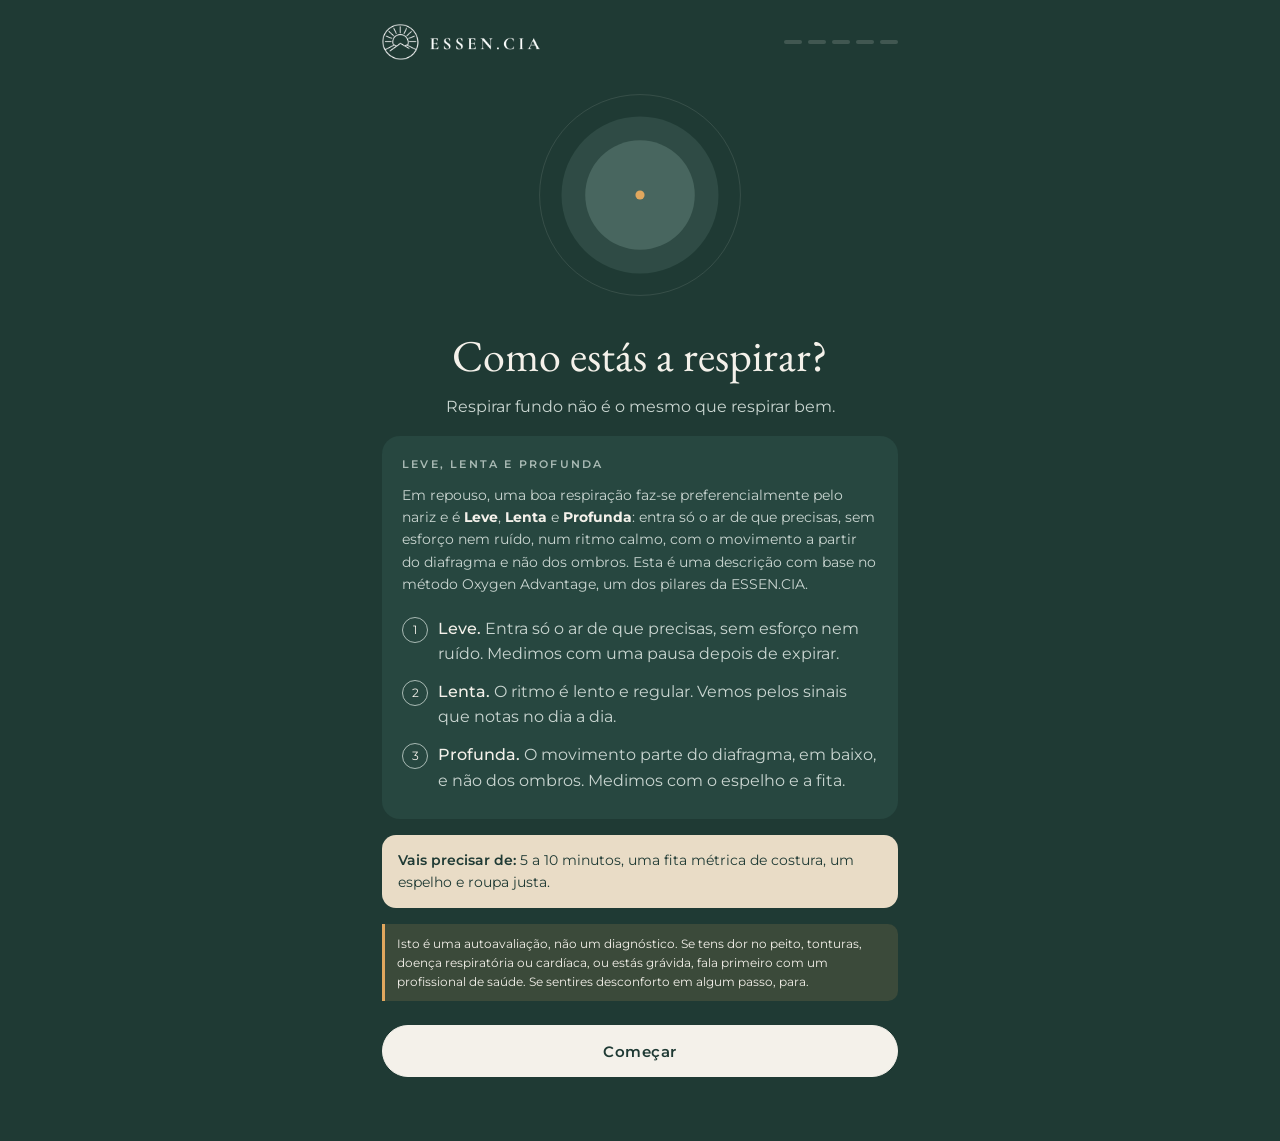
==== commit d3f38552: "Autoavaliação 3.8: textos revistos (BOLT, Lenta, Profunda), sem caixa de WhatsApp, botão Voltar ao s" ====
--- a/autoavaliacao/index.html
+++ b/autoavaliacao/index.html
@@ -188,15 +188,15 @@
   <h1 style="text-align:center">Como estás a respirar?</h1>
   <p style="text-align:center">Respirar fundo não é o mesmo que respirar bem.</p>
   <div class="bloco">
-    <h3>Leve, lenta e profunda · cerca de 10 minutos</h3>
-    <p style="font-size:14px">Em repouso, uma boa respiração faz-se pelo nariz e é <b style="color:var(--bege)">Leve</b>, <b style="color:var(--bege)">Lenta</b> e <b style="color:var(--bege)">Profunda</b>: entra só o ar de que precisas, sem esforço nem ruído, num ritmo calmo, com o movimento a partir do diafragma e não dos ombros. Esta é uma descrição com base no método Oxygen Advantage, um dos pilares da ESSEN.CIA. Medimos cada parte de forma diferente.</p>
+    <h3>Leve, lenta e profunda</h3>
+    <p style="font-size:14px">Em repouso, uma boa respiração faz-se preferencialmente pelo nariz e é <b style="color:var(--bege)">Leve</b>, <b style="color:var(--bege)">Lenta</b> e <b style="color:var(--bege)">Profunda</b>: entra só o ar de que precisas, sem esforço nem ruído, num ritmo calmo, com o movimento a partir do diafragma e não dos ombros. Esta é uma descrição com base no método Oxygen Advantage, um dos pilares da ESSEN.CIA.</p>
     <ol class="num">
       <li><b style="color:var(--bege);font-weight:500">Leve.</b> Entra só o ar de que precisas, sem esforço nem ruído. Medimos com uma pausa depois de expirar.</li>
       <li><b style="color:var(--bege);font-weight:500">Lenta.</b> O ritmo é lento e regular. Vemos pelos sinais que notas no dia a dia.</li>
       <li><b style="color:var(--bege);font-weight:500">Profunda.</b> O movimento parte do diafragma, em baixo, e não dos ombros. Medimos com o espelho e a fita.</li>
     </ol>
     </div>
-  <div class="material"><b>Vais precisar de:</b> uma fita métrica de costura, um espelho e roupa justa.</div>
+  <div class="material"><b>Vais precisar de:</b> 5 a 10 minutos, uma fita métrica de costura, um espelho e roupa justa.</div>
   <div class="nota peq">Isto é uma autoavaliação, não um diagnóstico. Se tens dor no peito, tonturas, doença respiratória ou cardíaca, ou estás grávida, fala primeiro com um profissional de saúde. Se sentires desconforto em algum passo, para.</div>
   <div id="ultima"></div>
   <div class="botoes"><button class="prim cheio" onclick="ir(1)">Começar</button></div>
@@ -214,11 +214,11 @@
   <div class="campo"><label for="fPeso">Peso</label><div class="barra"><input type="range" id="fPeso" min="40" max="150" value="70"><output id="oPeso">70 kg</output></div></div>
   <p style="font-size:12.5px">A idade, o sexo, a altura e o peso não ficam gravados nem são enviados. Servem para enquadrar o relatório e só aparecem no teu relatório.</p>
   <div class="campo"><label for="fEmail">E-mail <small>(opcional, para receberes o relatório em PDF)</small></label><input type="email" id="fEmail" name="email" autocomplete="email" inputmode="email"></div>
-  <div class="campo"><label for="fTel">Telemóvel <small>(opcional, para grupos de WhatsApp)</small></label><input type="tel" id="fTel" name="tel" autocomplete="tel" inputmode="tel"></div>
+  <div class="campo"><label for="fTel">Telemóvel <small>(opcional)</small></label><input type="tel" id="fTel" name="tel" autocomplete="tel" inputmode="tel"></div>
   <div id="consents" style="display:none">
     <label class="consent" id="lc1"><input type="checkbox" id="c1"> Quero receber o meu relatório em PDF por e-mail. Aceito que a ESSEN.CIA use o meu nome e e-mail para isso.</label>
-    <label class="consent" id="lc2"><input type="checkbox" id="c2"> Quero receber, de vez em quando, conteúdos sobre respiração da ESSEN.CIA. Posso sair quando quiser.</label>
-    <label class="consent" id="lc3"><input type="checkbox" id="c3"> Quero receber convites para grupos de WhatsApp da ESSEN.CIA. Aceito que usem o meu telemóvel só para isso. Posso sair quando quiser.</label>
+    <label class="consent" id="lc2"><input type="checkbox" id="c2"> Quero receber, de vez em quando, conteúdos sobre respiração da ESSEN.CIA, por e-mail ou telefone. Posso sair quando quiser.</label>
+    
   </div>
   </form>
   <p style="font-size:12.5px;margin-top:18px">As tuas respostas e medições ficam guardadas só neste navegador. Se deixares o e-mail ou o telemóvel, guardamos apenas o nome, esses contactos e as tuas escolhas acima. Podes pedir para os apagar a qualquer momento.<br><a href="#" id="privLink" target="_blank" rel="noopener" style="color:var(--ambar)">Política de privacidade</a></p>
@@ -246,7 +246,7 @@
 <section class="ecra" id="e2">
   <div class="sobre">Leve · 1 de 3</div>
   <h2>Quanto tempo aguentas sem vontade de respirar?</h2>
-  <div class="ref">Este teste chama-se BOLT e vem do método Oxygen Advantage, de Patrick McKeown. Segundo o método, este teste dá uma ideia da tolerância do teu corpo ao dióxido de carbono em repouso.
+  <div class="ref">O BOLT (Body Oxygen Level Test) é um teste usado no método Oxygen Advantage, de Patrick McKeown. Em repouso, conta quantos segundos passam entre uma expiração normal e a primeira vontade clara de voltar a inspirar. O método usa esse tempo como uma indicação indireta da tolerância ao dióxido de carbono (CO₂).
     <details><summary>Ver referência completa</summary><p>McKeown P. The Oxygen Advantage, 2015; The Breathing Cure, 2021. Teste BOLT (Body Oxygen Level Test). O limite de 25 segundos vem de Kiesel K. et al., International Journal of Sports Physical Therapy, 2017; 12(5):774–786.</p></details>
   </div>
   <div class="porque"><b>Porque começamos aqui.</b> As respirações grandes do teste da fita alteram este resultado, por isso a pausa vem primeiro, com o corpo em repouso.<br><b>Porque importa.</b> Segundo o método, quem respira ar a mais em repouso tolera pior o dióxido de carbono e sente vontade de respirar mais cedo, com as implicações que isso traz ao organismo e ao sistema nervoso.</div>
@@ -257,7 +257,7 @@
     <li>Carrega em Parar ao primeiro sinal claro de vontade de respirar: engolir, um aperto na garganta, a barriga a mexer.</li>
     <li>Solta o nariz e volta a respirar pelo nariz, com calma.</li>
   </ol></div>
-  <div class="nota"><b>Este não é um teste de resistência.</b> Se depois do teste precisares de respirar fundo, é porque aguentaste tempo demais. Repete com menos tempo.</div>
+  <div class="nota"><b>Este não é um teste de resistência.</b> Volta a respirar assim que sentires a primeira vontade clara de inspirar. A primeira inspiração deve ser tranquila. Se precisares de inspirar fundo, mantiveste a pausa demasiado tempo. Espera até a respiração voltar ao normal e, quando repetires o teste, termina a pausa mais cedo.</div>
   <p style="font-size:13px">Para comparar ao longo do tempo, o ideal é medir de manhã, logo ao acordar.</p>
   <div class="crono">
     <div class="anel"><svg viewBox="0 0 200 200"><circle cx="100" cy="100" r="88" fill="none" stroke="rgba(244,241,234,.14)" stroke-width="10"/><circle id="arco" cx="100" cy="100" r="88" fill="none" stroke="#E0A75E" stroke-width="10" stroke-linecap="round" stroke-dasharray="552.9" stroke-dashoffset="552.9"/></svg><div class="num" id="tempo">0<small>s</small></div></div>
@@ -270,11 +270,11 @@
 <!-- 3 · CALMA -->
 <section class="ecra" id="e3">
   <div class="sobre">Lenta · 2 de 3</div>
-  <h2>Com que frequência te acontece?</h2>
-  <div class="porque"><b>Porque importa.</b> Quando a respiração fica rápida e alta, costuma vir com sinais como tensão, bocejos ou mãos frias. Estes sinais ajudam a perceber se a tua respiração está lenta e regular.</div>
-  <p>Pensa nas últimas duas semanas. Não há respostas certas.</p>
+  <h2>Com que frequência notas estes sinais?</h2>
+  <div class="porque"><b>Porque importa.</b> Quando respiras mais depressa ou sentes o movimento da respiração sobretudo na parte de cima do peito, podes notar tensão, bocejos ou mãos frias. Reparar em quando estes sinais aparecem ajuda-te a conhecer melhor o teu padrão respiratório.</div>
+  <p>Pensa nas últimas duas semanas e escolhe a resposta que melhor descreve a tua experiência. Não há respostas certas ou erradas.</p>
   <div class="bloco" id="calma"></div>
-  <p class="rodape">As quatro primeiras perguntas seguem o rastreio de Kiesel et al. (2017); as três últimas são inspiradas no Self Evaluation of Breathing Questionnaire (Courtney et al.). Todas seguem o entendimento da ESSEN.CIA sobre os respetivos métodos.</p>
+  <p class="rodape">As primeiras quatro perguntas baseiam-se no protocolo de rastreio de Kiesel et al. (2017). As últimas três inspiram-se no Self Evaluation of Breathing Questionnaire, de Courtney et al. A formulação das sete perguntas reflete a interpretação destas referências pela ESSEN.CIA.</p>
   <div class="aviso" id="a5"></div>
   <div class="botoes"><button onclick="ir(2)">Voltar</button><button class="prim" id="b5" onclick="seguirCalma()">Continuar</button></div>
 </section>
@@ -283,7 +283,7 @@
 <section class="ecra" id="e4">
   <div class="sobre">Profunda · 3 de 3</div>
   <h2>Onde se move a tua respiração?</h2>
-  <div class="ref">Este passo e o seguinte seguem o método Breathing IQ, descrito pela Dra. Belisa Vranich e colegas na revista Frontiers in Physiology (2025). Tem em atenção dois aspetos: onde o corpo se move quando respiras e a amplitude desses movimentos.
+  <div class="ref">Neste passo e no seguinte, vais observar duas coisas: que zonas do corpo se movem quando respiras e quanto se movem. Ambos os passos seguem o método Breathing IQ, descrito pela Dra. Belisa Vranich e colegas na revista Frontiers in Physiology (2025).
     <details><summary>Ver referência completa</summary><p>Vranich B, Lee R, Zapanta J, Shoen B, Houghton H, Ruelas C, Wahlfeldt ML, Kerr R, Pripotnev A, Goorahoo M, Baptiste J-B, Elliot J. The Breathing IQ: an anthropometric index of diaphragmatic breathing efficiency. Frontiers in Physiology, 2025; 15:1394109. <a href="https://doi.org/10.3389/fphys.2024.1394109" target="_blank" rel="noopener">doi:10.3389/fphys.2024.1394109</a>. Estudo preliminar, sem grupo de controlo: em 384 pessoas, logo a seguir a uma sessão de 90 minutos com cinco exercícios, quase 9 em cada 10 pessoas melhoraram o resultado. A autora principal fundou uma empresa que oferece formação sobre o método. A classificação por níveis desta app é uma adaptação da ESSEN.CIA.</p></details>
   </div>
   <div class="porque"><b>Porque importa.</b> O diafragma é o principal músculo da respiração. Quando o pescoço e os ombros fazem esse trabalho, cansam-se e a respiração tende a ficar mais alta e mais rápida.</div>
@@ -364,8 +364,8 @@
   <h3 style="margin-top:30px">Os outros exercícios</h3>
   <div id="rEx"></div>
   <h2 style="margin-top:40px">O próximo passo é teu.</h2>
-  <p>Esta leitura é um ponto de partida. Numa conversa gratuita de cerca de 30 minutos, olhamos para ela contigo e vemos o que faz sentido trabalhar.</p>
-  <a class="btn ambar cheio" id="cta" href="#" target="_blank" rel="noopener">Agendar conversa gratuita</a>
+  <p>Esta leitura é um ponto de partida. No site encontras as sessões e o que fazemos na ESSEN.CIA, e, se quiseres, a forma de marcar uma conversa gratuita.</p>
+  <a class="btn ambar cheio" id="cta" href="#" rel="noopener">Voltar ao site</a>
   <p style="font-size:13.5px;margin-top:22px">Repete esta avaliação de manhã, daqui a 2 a 4 semanas. O resultado fica guardado neste navegador para poderes comparar.</p>
   <div class="botoes">
     <button onclick="guardarRelatorio()">Guardar relatório (PDF)</button>
@@ -383,7 +383,7 @@
 <script>
 /* =================== CONFIGURAÇÃO (editável) =================== */
 const CONFIG = {
-  ctaUrl: "https://essenciabreath.com/#contacto",
+  ctaUrl: "https://essenciabreath.com/",
   privacidadeUrl: "https://essenciabreath.com/avisos-legais/#privacidade",
   envioUrl: "https://script.google.com/macros/s/AKfycbxU8fB2tfwJeUnbzvONEWhvnokveczOrRVeeoN3G63mB3ZiADAjIBo_3kpQAYnO4YTRgQ/exec",                         // endpoint para PDF e mailing list (Brevo/Apps Script); vazio = não envia
   limitesROM: [80, 100],               // grelha oficial Breathing IQ: <80 | 80–99 | 100+
@@ -455,20 +455,19 @@
 function valida1(){
   const nome=$('fNome').value.trim(), email=$('fEmail').value.trim(), tel=$('fTel').value.trim();
   $('consents').style.display=(email||tel)?'block':'none';
-  $('lc1').style.display=$('lc2').style.display=email?'flex':'none';
-  $('lc3').style.display=tel?'flex':'none';
+  $('lc1').style.display=email?'flex':'none';
+  $('lc2').style.display=(email||tel)?'flex':'none';
   let ok=nome.length>0, msg='';
   if(email && !/^[^\s@]+@[^\s@]+\.[^\s@]+$/.test(email)){ok=false;msg='Este e-mail parece incompleto.';}
   else if(tel && tel.replace(/\D/g,'').length<9){ok=false;msg='Este número parece incompleto.';}
   else if(email && !$('c1').checked && !$('c2').checked){msg='Para receberes o PDF, marca a primeira caixa.';}
-  else if(tel && !$('c3').checked){msg='Para receberes convites de WhatsApp, marca a caixa do telemóvel.';}
   $('a1').textContent=msg; $('b1').disabled=!ok;
 }
 ['fNome','fEmail','fTel'].forEach(i=>{$(i).addEventListener('input',valida1);$(i).addEventListener('change',valida1);});
 [['fIdade','oIdade',''],['fAltura','oAltura',' cm'],['fPeso','oPeso',' kg']].forEach(([i,o,u])=>$(i).addEventListener('input',()=>{$(o).textContent=$(i).value+u;}));
 let sexo='';
 $('fSexo').querySelectorAll('button').forEach(b=>b.addEventListener('click',()=>{$('fSexo').querySelectorAll('button').forEach(x=>x.classList.remove('sel'));b.classList.add('sel');sexo=b.dataset.v;}));
-function perfilTxt(){return [$('fIdade').value+' anos',sexo,$('fAltura').value+' cm',$('fPeso').value+' kg'].filter(Boolean).join(' · ');}['c1','c2','c3'].forEach(i=>$(i).addEventListener('change',valida1));
+function perfilTxt(){return [$('fIdade').value+' anos',sexo,$('fAltura').value+' cm',$('fPeso').value+' kg'].filter(Boolean).join(' · ');}['c1','c2'].forEach(i=>$(i).addEventListener('change',valida1));
 $('privLink').href=CONFIG.privacidadeUrl;
 
 /* ---- Profunda: observação ---- */
@@ -568,7 +567,7 @@
   const porMargem=[...formas].sort((a,b)=>a.n-b.n||a.o-b.o), porBase=[...formas].sort((a,b)=>b.n-a.n||a.o-b.o);
   const iguais=formas.every(f=>f.n===formas[0].n);
   const margemTxt={Leve:'Onde tens mais margem é na Leve: respirar pelo nariz e com menos volume em repouso.',Lenta:'Onde tens mais margem é na Lenta: abrandar o ritmo e alongar a expiração nos momentos de mais tensão.',Profunda:lom==='horizontal'?'Onde tens mais margem é na Profunda: o movimento já parte de baixo, agora é ganhar amplitude nas costelas e nas costas.':'Onde tens mais margem é na Profunda: levar o movimento do peito para a barriga e para as costelas de baixo.'};
-  R.quer=['Em repouso, uma boa respiração faz-se pelo nariz e é <b>Leve</b>, <b>Lenta</b> e <b>Profunda</b>: entra só o ar de que precisas, sem esforço nem ruído, num ritmo calmo, com o movimento a partir do diafragma e não dos ombros. As três estão ligadas. Quando a respiração desce para o diafragma, costuma ficar mais lenta, e uma respiração lenta e pelo nariz leva menos ar a mais. Por isso, trabalhar uma ajuda as outras.',
+  R.quer=['Em repouso, uma boa respiração faz-se preferencialmente pelo nariz e é <b>Leve</b>, <b>Lenta</b> e <b>Profunda</b>: entra só o ar de que precisas, sem esforço nem ruído, num ritmo calmo, com o movimento a partir do diafragma e não dos ombros. As três estão ligadas. Quando a respiração desce para o diafragma, costuma ficar mais lenta, e uma respiração lenta e pelo nariz leva menos ar a mais. Por isso, trabalhar uma ajuda as outras.',
     iguais?'As três leituras estão ao mesmo nível.':`A tua base mais forte é a ${porBase[0].k}.`,
     margemTxt[porMargem[0].k],
     'No estudo do Breathing IQ, logo a seguir a uma sessão de exercícios, a maioria das pessoas melhorou o resultado. O estudo não mediu se a melhoria se mantém, por isso o que conta é a prática: pratica e volta a medir daqui a 2 a 4 semanas.'].join(' ');
@@ -637,9 +636,9 @@
 
 /* ---- envio (ativa quando CONFIG.envioUrl estiver definido) ---- */
 function enviar(){
-  const email=$('fEmail').value.trim(), tel=$('fTel').value.trim(), c1=!!email&&$('c1').checked, c2=!!email&&$('c2').checked, c3=!!tel&&$('c3').checked;
-  if(!CONFIG.envioUrl||!(c1||c2||c3)) return;
-  const dados={nome:R.nome,email:(c1||c2)?email:null,telemovel:c3?tel:null,pdf:c1,newsletter:c2,whatsapp:c3};
+  const email=$('fEmail').value.trim(), tel=$('fTel').value.trim(), c1=!!email&&$('c1').checked, c2=(!!email||!!tel)&&$('c2').checked;
+  if(!CONFIG.envioUrl||!(c1||c2)) return;
+  const dados={nome:R.nome,email:(c1||c2)?email||null:null,telemovel:c2?tel||null:null,pdf:c1,newsletter:c2,whatsapp:false};
   if(c1){dados.resultado={leve:R.nL?N_LEVE[R.nL][0]:null,bolt,lenta:N_CALMA[R.nC][0],profunda:N_PROF[R.nP][0],padrao:PADRAO[lom],amplitude:rom,aberturaCm:difCm,primeiroPasso:EX[R.ordemEx[0].ex].n};dados.relatorioHtml=relatorioEmail();}
   try{fetch(CONFIG.envioUrl,{method:'POST',mode:'no-cors',headers:{'Content-Type':'text/plain;charset=utf-8'},body:JSON.stringify(dados)}).catch(()=>{});}catch(e){}
 }
@@ -669,7 +668,7 @@
   <tr><td style="border:1px solid #E3DED3;padding:9px"></td><td style="border:1px solid #E3DED3"></td><td style="border:1px solid #E3DED3"></td><td style="border:1px solid #E3DED3"></td></tr>
   <tr><td style="border:1px solid #E3DED3;padding:9px"></td><td style="border:1px solid #E3DED3"></td><td style="border:1px solid #E3DED3"></td><td style="border:1px solid #E3DED3"></td></tr></table>
   <p style="font-size:9pt">Volta a fazer a autoavaliação de manhã, daqui a 2 a 4 semanas, e escreve aqui os novos valores.</p>
-  ${h4('O próximo passo é teu')}<p>Agendar conversa gratuita de cerca de 30 minutos: ${CONFIG.ctaUrl}</p>
+  ${h4('O próximo passo é teu')}<p>Mais sobre a ESSEN.CIA, as sessões e a conversa gratuita: ${CONFIG.ctaUrl}</p>
   <p style="font-size:8pt;color:#5A6B66;margin-top:16px">Autoavaliação, não diagnóstico. Se tens sintomas frequentes ou novos, fala com o teu médico. Fontes: Vranich et al., Frontiers in Physiology, 2025 (Breathing IQ); Kiesel et al., International Journal of Sports Physical Therapy, 2017; McKeown, Oxygen Advantage (BOLT). Classificação por níveis e textos: ESSEN.CIA.</p>
   </body></html>`;
 }
@@ -696,7 +695,7 @@
   <tr><td>${R.data.toLocaleDateString('pt-PT')}</td><td>${bolt!=null?bolt+' s':'–'}</td><td>${N_CALMA[R.nC][0]}</td><td>${N_PROF[R.nP][0]}</td></tr>
   <tr><td>&nbsp;</td><td></td><td></td><td></td></tr><tr><td>&nbsp;</td><td></td><td></td><td></td></tr></table>
   <p style="font-size:9pt;margin-top:4px">Volta a fazer a autoavaliação de manhã, daqui a 2 a 4 semanas, e escreve aqui os novos valores.</p>
-  <h4>O próximo passo é teu</h4><p>Agendar conversa gratuita de cerca de 30 minutos: ${CONFIG.ctaUrl}</p>
+  <h4>O próximo passo é teu</h4><p>Mais sobre a ESSEN.CIA, as sessões e a conversa gratuita: ${CONFIG.ctaUrl}</p>
   <div class="fim">Autoavaliação, não diagnóstico. Se tens sintomas frequentes ou novos, fala com o teu médico. Fontes: Vranich et al., Frontiers in Physiology, 2025 (Breathing IQ; ilustrações dos exercícios: ESSEN.CIA); Kiesel et al., International Journal of Sports Physical Therapy, 2017; McKeown, Oxygen Advantage (BOLT). Classificação por níveis e textos: ESSEN.CIA.</div>`;
 }
 function guardarRelatorio(){
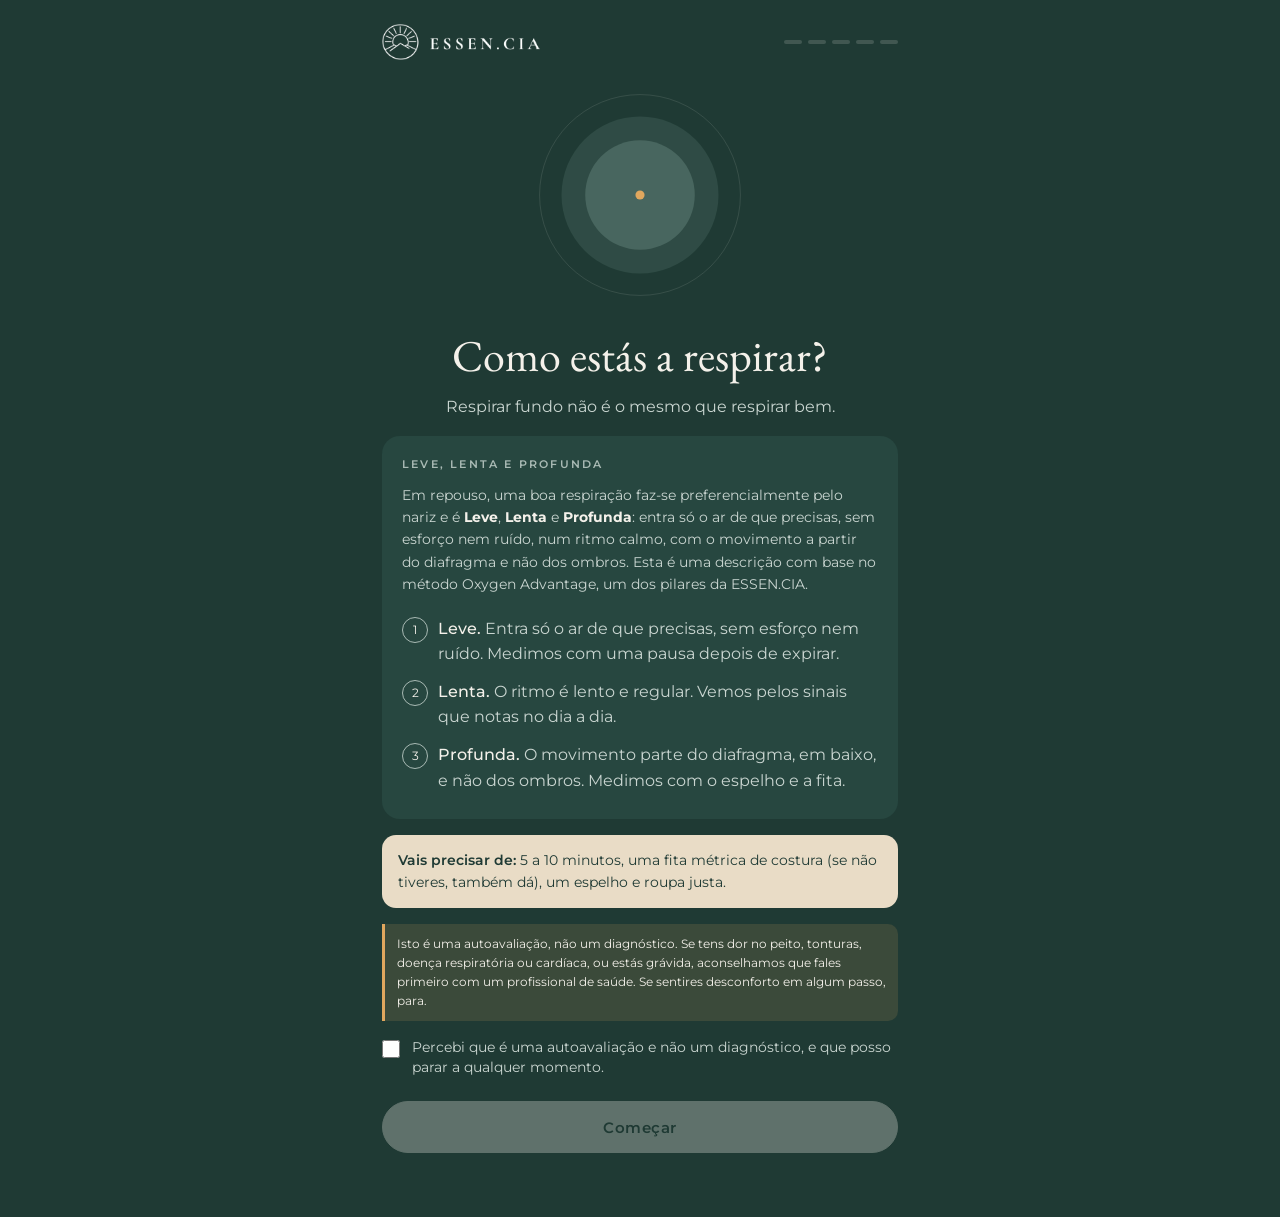
==== commit 08907cc9: "Autoavaliação 3.9: confirmação de autoavaliação antes de começar, fita opcional Co-Authored-By: Clau" ====
--- a/autoavaliacao/index.html
+++ b/autoavaliacao/index.html
@@ -196,10 +196,11 @@
       <li><b style="color:var(--bege);font-weight:500">Profunda.</b> O movimento parte do diafragma, em baixo, e não dos ombros. Medimos com o espelho e a fita.</li>
     </ol>
     </div>
-  <div class="material"><b>Vais precisar de:</b> 5 a 10 minutos, uma fita métrica de costura, um espelho e roupa justa.</div>
-  <div class="nota peq">Isto é uma autoavaliação, não um diagnóstico. Se tens dor no peito, tonturas, doença respiratória ou cardíaca, ou estás grávida, fala primeiro com um profissional de saúde. Se sentires desconforto em algum passo, para.</div>
+  <div class="material"><b>Vais precisar de:</b> 5 a 10 minutos, uma fita métrica de costura (se não tiveres, também dá), um espelho e roupa justa.</div>
+  <div class="nota peq">Isto é uma autoavaliação, não um diagnóstico. Se tens dor no peito, tonturas, doença respiratória ou cardíaca, ou estás grávida, aconselhamos que fales primeiro com um profissional de saúde. Se sentires desconforto em algum passo, para.</div>
+  <label class="consent" style="margin-top:16px"><input type="checkbox" id="c0" onchange="$('b0').disabled=!this.checked"><span>Percebi que é uma autoavaliação e não um diagnóstico, e que posso parar a qualquer momento.</span></label>
   <div id="ultima"></div>
-  <div class="botoes"><button class="prim cheio" onclick="ir(1)">Começar</button></div>
+  <div class="botoes"><button class="prim cheio" id="b0" onclick="ir(1)" disabled>Começar</button></div>
 </section>
 
 <!-- 1 · SOBRE TI -->
@@ -346,6 +347,7 @@
     <div class="calc" id="calc"></div>
   </div>
   <div class="botoes"><button onclick="ir(4)">Voltar</button><button class="prim" id="b3" onclick="resultado()" disabled>Ver a minha leitura</button></div>
+  <p style="text-align:center;margin-top:14px"><button class="link" onclick="semFita()" style="background:none;border:0;color:inherit;text-decoration:underline;cursor:pointer;font:inherit;font-size:14px">Não tenho fita métrica, ver a leitura sem amplitude</button></p>
 </section>
 
 <!-- 6 · RESULTADO -->
@@ -397,34 +399,43 @@
 
 /* =================== TEXTOS =================== */
 const N_PROF = [null,
- ["Respiração alta e curta","O movimento está sobretudo no peito e nos ombros e o tronco abre pouco. É o ponto de partida mais comum: no estudo original, cerca de 2 em cada 3 pessoas começaram aqui, e a maioria melhorou logo a seguir a uma sessão de exercícios."],
- ["Respiração alta","Grande parte do movimento está no peito e nos ombros. Estes músculos ajudam, mas não estão feitos para o trabalho de todas as respirações e cansam-se. O primeiro passo é levar o movimento para baixo."],
- ["A meio caminho","O diafragma já participa, mas o peito ainda faz parte do trabalho, ou o tronco abre pouco. Com prática, o movimento pode descer e ganhar amplitude."],
- ["Boa base","A parte de baixo do tronco já trabalha. Há espaço para ganhar amplitude ou para tirar o resto do movimento do peito."],
- ["Respiração eficiente","O movimento parte da barriga e das costelas de baixo e o tronco abre bem. É o padrão que o Breathing IQ descreve como mais eficiente."]];
+ ["Sobretudo em cima","Notaste movimento sobretudo no peito e nos ombros, e a medida à volta das costelas de baixo variou pouco. É o ponto de partida mais comum: no estudo do Breathing IQ, cerca de 2 em cada 3 pessoas começaram aqui. O primeiro passo é levar o movimento para baixo."],
+ ["Mais em cima","Grande parte do movimento que notaste está no peito e nos ombros. Estes músculos ajudam, mas cansam-se quando fazem o trabalho de todas as respirações. Nas próximas respirações, repara se também sentes as costelas de baixo a mexer, sem aumentar o esforço."],
+ ["Nível intermédio",""],
+ ["Sobretudo em baixo","A barriga e as costelas de baixo já trabalham. Há espaço para ganhar amplitude ou para tirar o resto do movimento do peito. Experimenta reparar também no movimento nas laterais das costelas."],
+ ["Em baixo, com boa amplitude","Notaste movimento na barriga e nas costelas de baixo, e a medida ficou na faixa de maior amplitude desta avaliação. É o padrão que o Breathing IQ descreve como mais eficiente."]];
+/* o nível 3 junta situações diferentes, por isso o texto depende do padrão */
+const N_PROF3 = {
+ vertical:["Em cima, com boa amplitude","Notaste movimento sobretudo em cima, mas a medida à volta das costelas de baixo variou bem. O passo seguinte é levar esse movimento para a barriga e para as costelas de baixo."],
+ hibrida:["Em cima e em baixo","Notaste movimento em cima e em baixo. O passo seguinte é tirar o esforço do peito e deixar o movimento partir da barriga e das costelas de baixo."],
+ horizontal:["Em baixo, com pouca amplitude","O movimento já parte da barriga e das costelas de baixo, mas a medida variou pouco. O passo seguinte é ganhar amplitude nas costelas, também nas laterais e nas costas."]};
+const profN=(n,p)=>n===3&&N_PROF3[p]?N_PROF3[p]:N_PROF[n];
 const N_LEVE = [null,
- ["Muito baixa","O corpo pede ar muito depressa. Segundo o método Oxygen Advantage, isto indica uma baixa tolerância ao dióxido de carbono, muitas vezes ligada a respirar ar a mais ao longo do dia. É aqui que tens mais margem de progressão."],
- ["Baixa","Há margem clara para respirares com menos volume de ar em repouso. Respirar pelo nariz, de forma mais suave, ao longo do dia é o primeiro passo."],
- ["Média","Uma base razoável, ainda abaixo dos 25 segundos usados como referência ideal. Segundo o método, este valor sobe com prática regular de respiração leve."],
- ["Boa","Estás acima da referência de 25 segundos. Mantém a respiração nasal ao longo do dia. O objetivo do método são 40 segundos."],
- ["Muito boa","Estás acima do objetivo do método. Parabéns!"]];
+ ["Pausa muito curta","A vontade de voltar a inspirar apareceu em menos de 10 segundos. Segundo o método Oxygen Advantage, uma pausa curta está ligada a uma baixa tolerância ao dióxido de carbono, muitas vezes por respirar ar a mais ao longo do dia. É aqui que tens mais margem. Começa por reparar em como respiras quando estás em repouso."],
+ ["Pausa curta","A vontade de voltar a inspirar apareceu entre os 10 e os 14 segundos. Há margem clara para respirares com menos volume de ar em repouso. Experimenta respirar suavemente pelo nariz ao longo do dia, se te for confortável."],
+ ["Pausa intermédia","A tua pausa ficou entre os 15 e os 24 segundos, abaixo dos 25 usados como referência nesta avaliação. Segundo o método, este valor sobe com prática regular de respiração suave. Quando voltares a medir, faz o teste nas mesmas condições."],
+ ["Pausa longa","A tua pausa ficou acima dos 25 segundos usados como referência nesta avaliação. Mantém a respiração pelo nariz ao longo do dia e guarda o valor para comparares numa próxima medição."],
+ ["Pausa muito longa","A tua pausa foi de 40 segundos ou mais, acima do valor que o método aponta como objetivo. Quando repetires o teste, para à primeira vontade clara de inspirar, sem aguentar mais."]];
+const LEVE_SEM = "Se quiseres acrescentar esta leitura, faz o teste da pausa amanhã de manhã, ao acordar.";
 const N_CALMA = [null,
- ["Muitos sinais","Descreveste vários sinais frequentes. Podem estar ligados a uma respiração rápida e alta, mas também a outras causas. Se forem novos ou te preocupam, fala com o teu médico."],
- ["Vários sinais","Alguns sinais aparecem com frequência. Costumam acompanhar uma respiração mais alta ou mais rápida, sobretudo em dias de mais pressão. Alongar a expiração é um bom ponto de partida."],
- ["Alguns sinais","Há dois sinais frequentes. Repara em que momentos do dia aparecem: muitas vezes coincidem com uma respiração mais rápida."],
- ["Poucos sinais","Só um sinal aparece com frequência. A tua respiração parece manter um ritmo calmo na maior parte do tempo."],
- ["Sem sinais claros","Nenhum sinal frequente. A tua respiração parece manter um ritmo calmo e regular. É uma boa base para praticar."]];
-const ampTxt=()=>`o tronco abre ${fmt(difCm)} cm (índice ${rom})`;
+ ["Muitos sinais","Assinalaste {n} sinais frequentes nas últimas duas semanas. Podem estar ligados à forma como respiras, mas também a outras causas. Se forem novos, persistirem ou te preocuparem, aconselhamos uma avaliação médica."],
+ ["Vários sinais","Assinalaste {n} sinais frequentes. Repara se aparecem nas mesmas situações, por exemplo no trabalho, em repouso ou ao acordar. Nesses momentos, experimenta abrandar e deixar a expiração durar um pouco mais."],
+ ["Alguns sinais","Assinalaste dois sinais frequentes. Quando voltarem a aparecer, repara no que estavas a fazer e em como estavas a respirar. Uma expiração mais longa ajuda o corpo a abrandar."],
+ ["Poucos sinais","Assinalaste um sinal frequente. Repara em que situações aparece e se varia ao longo do dia."],
+ ["Sem sinais frequentes","Nenhum destes sinais apareceu com frequência nas últimas duas semanas. É uma boa base para praticar."]];
+const calTxt=(n,c)=>N_CALMA[n][1].replace('{n}',c);
+const CUIDADO='Assinalaste sinais que merecem atenção. Como precaução, aconselhamos que faças uma avaliação médica.';
+const ampTxt=()=>rom===null?'amplitude por medir':`a medida à volta das costelas de baixo variou ${fmt(difCm)} cm (índice ${rom})`;
 const PADRAO = {vertical:"vertical",hibrida:"híbrida",horizontal:"horizontal"};
 /* Calma: 4 do rastreio de Kiesel (palavras nossas) + 3 inspiradas no SEBQ */
 const CALMA = [
  {t:"Sinto o corpo tenso.", curto:"tensão no corpo", k:true},
  {t:"Tenho as mãos ou os pés frios.", curto:"mãos ou pés frios", k:true},
- {t:"Dou por mim a bocejar.", curto:"bocejar muito", k:true},
- {t:"Respiro pela boca durante a noite ou acordo com a boca seca.", curto:"respirar pela boca à noite", k:true},
+ {t:"Dou por mim a bocejar.", curto:"bocejos frequentes", k:true},
+ {t:"Respiro pela boca durante a noite ou acordo com a boca seca.", curto:"respirar pela boca à noite ou acordar com a boca seca", k:true},
  {t:"Sinto falta de ar sem fazer esforço.", curto:"falta de ar sem esforço"},
  {t:"Sinto que não consigo fazer uma inspiração completa.", curto:"não conseguir uma inspiração completa"},
- {t:"Sinto aperto no peito ou na garganta em situações de stress.", curto:"aperto no peito ou na garganta em stress"}];
+ {t:"Sinto aperto no peito ou na garganta em situações de stress.", curto:"aperto no peito ou na garganta em situações de stress"}];
 const ESCALA = ["Nunca","Raramente","Às vezes","Muitas vezes","Quase sempre"];
 const EX = {
  barriga:{n:"Barriga com peso",img:"2-barriga-peso",t:"Deita-te de costas com um livro na barriga. Ao inspirar, sobe o livro com a barriga. Ao expirar, deixa-o descer. O peito e os ombros ficam quietos."},
@@ -432,8 +443,8 @@
  costelas:{n:"Abrir as costelas",img:"4-abrir-costelas",t:"Sentado, com a coluna direita, levanta um braço por cima da cabeça e inclina o tronco para o lado oposto. Inspira para as costelas que estão a alongar e volta ao centro ao expirar. Troca de lado."},
  gato:{n:"Gato e vaca",img:"3-gato-vaca",t:"De gatas, expira a arredondar as costas e a deixar cair a cabeça, com a barriga ativa. Inspira a arquear as costas e a levantar o olhar."},
  rotacao:{n:"Rotação do tronco",img:"5-rotacao",t:"Sentado no chão, dobra um joelho e cruza o pé por cima da outra perna. Roda o tronco para o lado do joelho dobrado e respira para a barriga, sem subir os ombros. Volta ao centro e troca de lado."},
- leve:{n:"Respirar menos",t:"Senta-te direito e respira só pelo nariz. Deixa cada inspiração ficar um pouco mais pequena do que te apetece, até sentires uma ligeira vontade de mais ar. Mantém essa sensação, sem ansiedade. Se ficar desconfortável, volta ao normal e recomeça."},
- calma:{n:"Respirar devagar",t:"Pelo nariz, inspira em cerca de 4 segundos e expira em cerca de 6, sem puxar muito ar. São cerca de 6 respirações por minuto. Se te faltar o ar, encurta os tempos."}};
+ leve:{n:"Respirar suavemente",t:"Senta-te direito e respira só pelo nariz. Deixa cada inspiração ficar um pouco mais pequena do que te apetece, até sentires uma ligeira vontade de mais ar. Mantém essa sensação, sem ansiedade. Se ficar desconfortável, volta ao normal e recomeça."},
+ calma:{n:"Respirar devagar",t:"Pelo nariz, experimenta inspirar durante cerca de 4 segundos e expirar durante cerca de 6, sem puxar muito ar. São cerca de 6 respirações por minuto. Se este ritmo não te for confortável, encurta os tempos."}};
 const CRED_IMG = "Ilustração ESSEN.CIA, a partir dos exercícios de Vranich et al. (2025)";
 
 /* =================== ESTADO =================== */
@@ -474,14 +485,15 @@
 document.querySelectorAll('.obs').forEach(o=>{const bs=o.querySelectorAll('button');bs.forEach((b,i)=>b.addEventListener('click',()=>{bs.forEach(x=>x.classList.remove('sel'));b.classList.add('sel');obs[o.dataset.k]=(i===0);if(Object.keys(obs).length===4)sugerir();}));});
 function sugerir(){
   const cima=obs.ombros||obs.peito, baixo=obs.barriga||obs.costelas; let t,txt;
-  if(cima&&!baixo){t='vertical';txt='Pelo que observaste, a tua respiração está sobretudo no peito e nos ombros.';}
-  else if(!cima&&obs.barriga&&obs.costelas){t='horizontal';txt='Pelo que observaste, a tua respiração parte da barriga e das costelas de baixo.';}
-  else if(!cima&&!baixo){t='hibrida';txt='Não notaste movimento claro. Experimenta outra vez com inspirações maiores, ou escolhe o cartão que te parece mais próximo.';}
-  else if(cima){t='hibrida';txt='Pelo que observaste, há movimento no peito e na barriga ao mesmo tempo.';}
-  else{t='hibrida';txt='A barriga ou as costelas mexem-se, mas ainda não as duas. Fica entre um padrão e outro.';}
-  $('sug').textContent=txt+' Confirma ou escolhe outro.';
+  if(cima&&!baixo){t='vertical';txt='Notaste movimento sobretudo na parte de cima do tronco. O cartão Vertical parece o mais próximo.';}
+  else if(!cima&&obs.barriga&&obs.costelas){t='horizontal';txt='Notaste movimento na barriga e nas costelas de baixo. O cartão Horizontal parece o mais próximo.';}
+  else if(!cima&&!baixo){t=null;txt='Não notaste movimento claro. Observa mais algumas respirações, com uma mão no peito e outra na barriga, e depois escolhe o cartão mais próximo do que sentiste.';}
+  else if(cima){t='hibrida';txt='Notaste movimento em cima e em baixo. O cartão Híbrida parece o mais próximo.';}
+  else{t='hibrida';txt='Notaste movimento só numa das zonas de baixo, na barriga ou nas costelas. O cartão Híbrida parece o mais próximo, mas vê os três e escolhe o que melhor descreve o que sentiste.';}
+  $('sug').textContent=t?txt+' Confirma ou escolhe outro cartão.':txt;
   document.querySelectorAll('.tipo').forEach(b=>b.classList.toggle('sugerido',b.dataset.t===t));
-  escolher(t); $('blocoTipo').style.display='block';
+  if(t) escolher(t); else {lom=null;document.querySelectorAll('.tipo').forEach(b=>b.classList.remove('sel'));$('b2').disabled=true;}
+  $('blocoTipo').style.display='block';
 }
 function escolher(t){lom=t;document.querySelectorAll('.tipo').forEach(b=>b.classList.toggle('sel',b.dataset.t===t));$('b2').disabled=false;}
 document.querySelectorAll('.tipo').forEach(b=>b.addEventListener('click',()=>escolher(b.dataset.t)));
@@ -537,7 +549,8 @@
 const freq=i=>cal[i]>=CONFIG.sinalFreq;
 
 /* =================== CÁLCULOS =================== */
-function nivelProf(){const f=rom<CONFIG.limitesROM[0]?0:rom<CONFIG.limitesROM[1]?1:2;let v=CONFIG.grelha[lom][f];if(v==='split')v=(rom>=CONFIG.splitROM&&obs.barriga&&obs.costelas)?4:3;return v;}
+function semFita(){['i1','x1','i2','x2','i3','x3'].forEach(i=>{const el=$(i);if(el)el.value='';});rom=null;difCm=null;resultado();}
+function nivelProf(){const f=rom===null?1:rom<CONFIG.limitesROM[0]?0:rom<CONFIG.limitesROM[1]?1:2;let v=CONFIG.grelha[lom][f];if(v==='split')v=(rom!==null&&rom>=CONFIG.splitROM&&obs.barriga&&obs.costelas)?4:3;return v;}
 function nivelLeve(){if(bolt===null)return null;const L=CONFIG.boltLimites;return bolt<L[0]?1:bolt<L[1]?2:bolt<L[2]?3:bolt<L[3]?4:5;}
 function sinais(){return CALMA.map((q,i)=>i).filter(freq);}
 function nivelCalma(){const c=sinais().length;return c>=5?1:c>=3?2:c===2?3:c===1?4:5;}
@@ -548,38 +561,42 @@
   const nP=nivelProf(), nL=nivelLeve(), nC=nivelCalma(), S=sinais();
   const kSinal=[0,1,2,3].some(freq);
   const passa = (bolt!==null) ? (bolt>=CONFIG.boltKiesel && !kSinal) : null;
-  const cuidado = S.length>=5 || cal[4]===4;
+  const cuidado = S.length>=5 || cal[4]>=CONFIG.sinalFreq;
   R={nome,nP,nL,nC,S,passa,cuidado,data:new Date()};
   $('rTit').textContent=`${nome}, a tua respiração hoje`;
-  $('rAbre').textContent = passa===true ? 'Não há sinais claros de que a tua respiração esteja desregulada. Há sempre espaço para a conhecer melhor.'
-    : passa===false ? 'Há alguns sinais de que a tua respiração pode estar desregulada. Não é um diagnóstico: é um ponto de partida para praticares e comparares daqui a 2 a 4 semanas.'
-    : (kSinal ? 'Há alguns sinais no teu dia a dia que podem estar ligados à forma como respiras. Faz o teste da pausa amanhã de manhã para completar a leitura.' : 'Não há sinais claros no teu dia a dia. Faz o teste da pausa amanhã de manhã para completar a leitura.');
-  $('rCuidado').innerHTML = cuidado ? '<div class="nota">Alguns dos sinais que descreveste podem ter outras causas. Antes de mais, vale a pena falares com o teu médico.</div>' : '';
+  const abaixo = bolt!==null && bolt<CONFIG.boltKiesel;
+  const completa=' Para completar a leitura, faz o teste da pausa amanhã de manhã, ao acordar.';
+  $('rAbre').textContent = passa===true ? 'A tua pausa chegou aos 25 segundos usados como referência nesta avaliação e nenhum dos quatro primeiros sinais aparece com frequência. Em baixo vês o que observaste nas três leituras.'
+    : passa===false ? (abaixo&&kSinal ? 'A tua pausa ficou abaixo dos 25 segundos usados como referência e assinalaste sinais frequentes nas quatro primeiras perguntas.' : abaixo ? 'A tua pausa ficou abaixo dos 25 segundos usados como referência nesta avaliação.' : 'Assinalaste pelo menos um sinal frequente nas quatro primeiras perguntas.')+' Não é um diagnóstico: são aspetos que podes trabalhar. Em baixo vês o que mais se destacou e por onde começar.'
+    : (kSinal ? 'Assinalaste pelo menos um sinal frequente nas quatro primeiras perguntas.' : 'Nenhum dos quatro primeiros sinais aparece com frequência nas tuas respostas.')+completa;
+  $('rCuidado').innerHTML = (cuidado ? `<div class="nota">${CUIDADO}</div>` : '')+'<div class="det" style="margin:4px 0 0;font-size:12.5px">Regra da ESSEN.CIA inspirada no rastreio de Kiesel et al. (2017).</div>';
   const seg=(n)=>`<div class="seg">${[1,2,3,4,5].map(i=>`<i class="${i<=n?'on':''} ${n<=2?'baixo':''}"></i>`).join('')}</div>`;
   let h='';
   h+= nL ? `<div class="leit"><div class="topo"><span class="nome">Leve</span><span class="val">${N_LEVE[nL][0]} · BOLT ${bolt} s</span></div><div class="det" style="margin:0">Quanto ar respiras em repouso</div>${seg(nL)}<p>${N_LEVE[nL][1]}</p></div>`
-         : `<div class="leit"><div class="topo"><span class="nome">Leve</span><span class="val">não medido</span></div><div class="det" style="margin:0">Quanto ar respiras em repouso</div>${seg(0)}<p>Faz o teste da pausa amanhã de manhã, ao acordar.</p></div>`;
-  h+=`<div class="leit"><div class="topo"><span class="nome">Lenta</span><span class="val">${N_CALMA[nC][0]}</span></div><div class="det" style="margin:0">O ritmo e os sinais do dia a dia</div>${seg(nC)}<p>${N_CALMA[nC][1]}</p>${S.length?`<div class="det">Frequente: ${S.map(i=>CALMA[i].curto).join(', ')}.</div>`:''}</div>`;
-  h+=`<div class="leit" style="padding-bottom:0"><div class="topo"><span class="nome">Profunda</span><span class="val">${N_PROF[nP][0]}</span></div><div class="det" style="margin:0">Onde e quanto o corpo se mexe</div>${seg(nP)}<p>${N_PROF[nP][1]}</p><div class="det">Respiração ${PADRAO[lom]} · ${ampTxt()}</div></div>`;
+         : `<div class="leit"><div class="topo"><span class="nome">Leve</span><span class="val">não medido</span></div><div class="det" style="margin:0">Quanto ar respiras em repouso</div>${seg(0)}<p>${LEVE_SEM}</p></div>`;
+  h+=`<div class="leit"><div class="topo"><span class="nome">Lenta</span><span class="val">${N_CALMA[nC][0]}</span></div><div class="det" style="margin:0">O ritmo e os sinais do dia a dia</div>${seg(nC)}<p>${calTxt(nC,S.length)}</p>${S.length?`<div class="det">Frequente: ${S.map(i=>CALMA[i].curto).join(', ')}.</div>`:''}</div>`;
+  h+=`<div class="leit" style="padding-bottom:0"><div class="topo"><span class="nome">Profunda</span><span class="val">${profN(nP,lom)[0]}</span></div><div class="det" style="margin:0">Onde e quanto o corpo se mexe</div>${seg(nP)}<p>${profN(nP,lom)[1]}</p><div class="det">Respiração ${PADRAO[lom]} · ${ampTxt()}</div></div>`;
   $('rLeit').innerHTML=h;
   /* o que isto quer dizer */
   const formas=[{k:'Profunda',n:nP,o:0},{k:'Leve',n:nL,o:1},{k:'Lenta',n:nC,o:2}].filter(f=>f.n!==null);
   const porMargem=[...formas].sort((a,b)=>a.n-b.n||a.o-b.o), porBase=[...formas].sort((a,b)=>b.n-a.n||a.o-b.o);
   const iguais=formas.every(f=>f.n===formas[0].n);
-  const margemTxt={Leve:'Onde tens mais margem é na Leve: respirar pelo nariz e com menos volume em repouso.',Lenta:'Onde tens mais margem é na Lenta: abrandar o ritmo e alongar a expiração nos momentos de mais tensão.',Profunda:lom==='horizontal'?'Onde tens mais margem é na Profunda: o movimento já parte de baixo, agora é ganhar amplitude nas costelas e nas costas.':'Onde tens mais margem é na Profunda: levar o movimento do peito para a barriga e para as costelas de baixo.'};
-  R.quer=['Em repouso, uma boa respiração faz-se preferencialmente pelo nariz e é <b>Leve</b>, <b>Lenta</b> e <b>Profunda</b>: entra só o ar de que precisas, sem esforço nem ruído, num ritmo calmo, com o movimento a partir do diafragma e não dos ombros. As três estão ligadas. Quando a respiração desce para o diafragma, costuma ficar mais lenta, e uma respiração lenta e pelo nariz leva menos ar a mais. Por isso, trabalhar uma ajuda as outras.',
-    iguais?'As três leituras estão ao mesmo nível.':`A tua base mais forte é a ${porBase[0].k}.`,
-    margemTxt[porMargem[0].k],
-    'No estudo do Breathing IQ, logo a seguir a uma sessão de exercícios, a maioria das pessoas melhorou o resultado. O estudo não mediu se a melhoria se mantém, por isso o que conta é a prática: pratica e volta a medir daqui a 2 a 4 semanas.'].join(' ');
+  const margemTxt={Leve:'Começa pela Leve: em repouso, respira suavemente pelo nariz e com menos volume de ar, se te for confortável.',Lenta:'Começa pela Lenta: abranda o ritmo e deixa a expiração durar um pouco mais, sobretudo nos momentos de mais tensão.',Profunda:lom==='horizontal'?'Começa pela Profunda: o movimento já parte de baixo, agora é ganhar amplitude nas laterais e na parte de trás das costelas.':'Começa pela Profunda: ao inspirar, leva o movimento do peito para a barriga e para as costelas de baixo.'};
+  const topo=porBase.filter(f=>f.n===porBase[0].n).map(f=>f.k);
+  const baseTxt = iguais ? (formas.length===3?'As três leituras ficaram ao mesmo nível.':'As duas leituras que fizeste ficaram ao mesmo nível.')
+    : topo.length>1 ? `Nesta avaliação, a ${topo[0]} e a ${topo[1]} tiveram o nível mais alto.` : `Nesta avaliação, a ${topo[0]} teve o nível mais alto.`;
+  R.quer=['Em repouso, uma boa respiração faz-se preferencialmente pelo nariz e é <b>Leve</b>, <b>Lenta</b> e <b>Profunda</b>: entra só o ar de que precisas, sem esforço nem ruído, num ritmo calmo, com o movimento a partir do diafragma e não dos ombros. As três estão ligadas. Quando o movimento desce para o diafragma, a respiração tende a ficar mais lenta, e uma respiração lenta e pelo nariz leva menos ar a mais. Por isso, trabalhar uma ajuda as outras.',
+    baseTxt, margemTxt[porMargem[0].k],
+    'No estudo do Breathing IQ, a maioria das pessoas melhorou o resultado logo a seguir a uma sessão orientada de exercícios. O estudo não mediu se a melhoria se mantém. Por isso propomos praticar o primeiro exercício durante 2 a 4 semanas e depois repetir a avaliação nas mesmas condições.'].join(' ');
   $('rQuer').innerHTML=R.quer;
   /* exercícios */
-  let prof = lom==='vertical'?['barriga','bascula']:lom==='hibrida'?['bascula','costelas']:(rom>=100?['gato','rotacao']:['gato']);
-  if(rom<CONFIG.limitesROM[0]&&!prof.includes('costelas')) prof=[prof[0],'costelas'];
+  let prof = lom==='vertical'?['barriga','bascula']:lom==='hibrida'?['bascula','costelas']:(rom!==null&&rom>=100?['gato','rotacao']:['gato']);
+  if(rom!==null&&rom<CONFIG.limitesROM[0]&&!prof.includes('costelas')) prof=[prof[0],'costelas'];
   const exForma={Profunda:prof[0],Leve:'leve',Lenta:'calma'};
   R.ordemEx=porMargem.map(f=>({forma:f.k,ex:exForma[f.k]}));
   R.prof=prof;
   const p1=R.ordemEx[0], e1=EX[p1.ex];
-  $('rPasso').innerHTML=`<h3>O teu primeiro passo · ${p1.forma}</h3><h2>${e1.n}</h2>${e1.img?`<img src="${IMG[e1.img]}" alt="${e1.n}"><small>${CRED_IMG}</small>`:''}<p style="margin-top:10px">${e1.t}</p><p style="margin:0;font-size:13px">2 a 3 minutos por dia, sem forçar.</p>`;
+  $('rPasso').innerHTML=`<h3>O teu primeiro passo · ${p1.forma}</h3><h2>${e1.n}</h2>${e1.img?`<img src="${IMG[e1.img]}" alt="${e1.n}"><small>${CRED_IMG}</small>`:''}<p style="margin-top:10px">${e1.t}</p><p style="margin:0;font-size:13px">Experimenta 2 a 3 minutos por dia, a um ritmo confortável.</p>${R.cuidado?'<p style="margin:8px 0 0;font-size:13px">Começa com precaução e para se sentires desconforto.</p>':''}`;
   const outros=[...R.ordemEx.slice(1).map(o=>o.ex), ...prof.filter(x=>x!==p1.ex && !R.ordemEx.some(o=>o.ex===x))];
   $('rEx').innerHTML=outros.map(k=>{const e=EX[k];const forma=['leve'].includes(k)?'Leve':k==='calma'?'Lenta':'Profunda';return `<div class="ex">${e.img?`<img src="${IMG[e.img]}" alt="${e.n}">`:''}<div><div class="tag">${forma}</div><strong>${e.n}</strong><span>${e.t}</span>${e.img?`<small>${CRED_IMG}</small>`:'<small>Oxygen Advantage</small>'}</div></div>`;}).join('');
   temas(nP,nL,nC);
@@ -592,24 +609,24 @@
   const bOK=nL!==null, P=lom;
   const T=[];
   T.push({t:'Respirar fundo não é respirar muito',s:P==='horizontal'?0:2,c:'Quando alguém diz "respira fundo", a maioria das pessoas puxa muito ar pela boca e enche o peito. Isso é respirar muito, não respirar fundo. Uma respiração profunda é suave, silenciosa e baixa: mexe a barriga e as costelas de baixo, não os ombros.',
-   p:{vertical:'No teu caso, o primeiro passo é levar o movimento do peito para baixo.',hibrida:'Já tens movimento em baixo. O trabalho é tirar o esforço do peito.',horizontal:'A tua respiração já parte de baixo. Repara se continua assim quando estás com pressa ou sob pressão.'}[P]});
-  T.push({t:'Pelo nariz',s:freq(3)?3:0,c:'O nariz filtra, aquece e humedece o ar. Também produz óxido nítrico, que entra nos pulmões quando respiras pelo nariz. A boca é para comer e falar.',
-   p:freq(3)?'Disseste que respiras muitas vezes pela boca à noite. Durante o dia, começa por reparar quando abres a boca para respirar, sem corrigir à força.':'Mantém o nariz como caminho principal, também a andar e a subir escadas.'});
+   p:{vertical:'Experimenta pousar as mãos nas costelas de baixo e repara se também se mexem quando inspiras.',hibrida:'Já notaste movimento em cima e em baixo. Repara em que zona o sentes primeiro e tira o esforço do peito.',horizontal:'A tua respiração já parte de baixo. Repara se continua assim quando estás com pressa ou sob pressão.'}[P]});
+  T.push({t:'Pelo nariz',s:freq(3)?3:0,c:'O nariz filtra, aquece e humedece o ar. Também produz óxido nítrico, que entra nos pulmões quando respiras pelo nariz. Em repouso, respirar pelo nariz é o mais indicado.',
+   p:freq(3)?'Assinalaste que respiras pela boca à noite ou que acordas com a boca seca. Durante o dia, começa por reparar quando abres a boca para respirar, sem corrigir à força.':'Mantém o nariz como caminho principal, também a andar e a subir escadas, enquanto te for confortável.'});
   const sint=[4,5,6].filter(freq).length;
-  let ps = R.cuidado ? '' : (nC<=2 ? 'Se quiseres explorar também a forma de lidar com as emoções através do corpo, podemos falar sobre isso na conversa gratuita.' : 'Respirar com calma ajuda a manter o equilíbrio nos dias mais exigentes.');
-  if(sint) ps=(ps?ps+' ':'')+'A falta de ar ou o aperto que descreveste podem estar ligados à forma como respiras. Existem exercícios para melhorar a forma como respiras no dia a dia. Se forem frequentes ou novos, fala com o teu médico.';
+  let ps = R.cuidado ? '' : (nC<=2 ? 'Escolhe uma situação habitual de tensão e repara em como respiras antes, durante e depois.' : 'Num dia exigente, faz uma pausa curta e repara no teu ritmo durante alguns instantes.');
+  if(sint) ps=(ps?ps+' ':'')+'Assinalaste falta de ar ou aperto. Os exercícios podem ajudar na forma como respiras no dia a dia, mas se estes sinais forem novos, persistirem ou te preocuparem, aconselhamos uma avaliação médica.';
   T.push({t:'Stress',s:(nC<=2?2:0)+sint+(freq(0)?1:0),c:'Sob stress, a respiração acelera e sobe para o peito, o que pode manter o corpo em alerta mesmo quando já não é preciso. Respirar leve, pelo nariz, com a expiração mais longa, ajuda o corpo a abrandar.',p:ps});
   T.push({t:'Foco',s:bOK&&nL<=2?2:0,c:'Uma respiração leve e nasal ajuda a manter a atenção estável. Antes de uma reunião, de trabalho exigente ou de falar em público, dois minutos de respiração leve fazem diferença.',
-   p:!bOK?'':nL<=2?'Com o teu BOLT, é provável que a respiração acelere depressa sob pressão. Treinar a respiração leve ajuda.':'Tens uma boa base para usar a respiração como apoio ao foco.'});
+   p:!bOK?'':nL<=2?'Experimenta primeiro a respiração suave num momento tranquilo e só depois antes de uma tarefa exigente.':'Experimenta dois minutos de respiração suave antes de uma tarefa que te peça atenção e repara como te sentes.'});
   T.push({t:'Sono e recuperação',s:freq(3)?2:0,c:'A forma como respiras durante o dia continua à noite. Respirar pela boca a dormir está ligado a acordar com a boca seca, ressonar e descansar pior. Durante o dia, saber voltar à calma depois de um momento intenso também é recuperação.',
-   p:freq(3)?'Respirar pelo nariz durante o dia é o primeiro passo para mudar isso à noite.':'Uns minutos de respiração calma antes de deitar ajudam a preparar o sono.'});
+   p:freq(3)?'Durante alguns dias, repara com que frequência acordas com a boca seca. Respirar pelo nariz durante o dia é o primeiro passo para mudar isso à noite.':'Uns minutos de respiração calma antes de deitar ajudam a preparar o sono.'});
   T.push({t:'Energia e movimento',s:bOK&&nL<=2?1:0,c:'Respirar pelo nariz também a andar e no exercício leve abranda o ritmo da respiração. Se precisares de abrir a boca, abranda o passo.',
-   p:!bOK?'':nL<=2?'Começa por caminhar com a boca fechada e repara quando precisas de a abrir.':'Experimenta manter a respiração nasal em ritmos um pouco mais rápidos.'});
+   p:!bOK?'':nL<=2?'Começa a um ritmo em que consigas falar confortavelmente, com a boca fechada, e repara quando precisas de a abrir.':'Compara a respiração a andar devagar e a um passo um pouco mais rápido, pelo nariz enquanto for confortável.'});
   T.push({t:'Tensão e postura',s:(P!=='horizontal'?2:0)+(freq(0)?1:0)+(freq(6)?1:0),c:'Quando a respiração sobe para o peito, os músculos do pescoço, dos ombros e do peito ajudam a cada inspiração. São cerca de 20 mil respirações por dia. É natural que fiquem tensos.',
-   p:P!=='horizontal'?'No teu padrão, estes músculos estão a trabalhar mais do que deviam. Levar a respiração para baixo pode aliviar o pescoço e os ombros.':'O teu padrão poupa estes músculos. Se mesmo assim sentes tensão, repara na respiração nos momentos de stress.'});
+   p:P!=='horizontal'?'No teu padrão, estes músculos participam em muitas respirações. Levar o movimento para baixo pode aliviar o pescoço e os ombros.':'No teu padrão, estes músculos participam menos. Se mesmo assim sentes tensão, repara na respiração nos momentos de stress.'});
   const ord=T.map((x,i)=>({...x,i})).sort((a,b)=>b.s-a.s||a.i-b.i);
-  const top=new Set(ord.slice(0,3).map(x=>x.t));
-  R.temas=ord.slice(0,3);
+  const topL=ord.slice(0,3).filter(x=>x.s>0), top=new Set(topL.map(x=>x.t));
+  R.temas=topL.length?topL:ord.slice(0,3); R.temasTit=topL.length?'Para ti':'Para saberes mais';
   $('rTemas').innerHTML=ord.map(x=>`<details${x.i===ord[0].i?' open':''}><summary>${x.t}${top.has(x.t)?'<em>para ti</em>':''}</summary><div class="corpo"><p>${x.c}</p>${x.p?`<p class="pers">${x.p}</p>`:''}</div></details>`).join('');
 }
 
@@ -621,7 +638,7 @@
   R.anterior=ant;
   if(ant){
     const d=new Date(ant.data).toLocaleDateString('pt-PT',{day:'numeric',month:'long'});
-    let t=`Profunda <b>${N_PROF[ant.nP][0]}</b> → <b>${N_PROF[R.nP][0]}</b> · índice de amplitude <b>${ant.rom}</b> → <b>${rom}</b><br>`;
+    let t=`Profunda <b>${profN(ant.nP,ant.lom)[0]}</b> → <b>${profN(R.nP,lom)[0]}</b> · índice de amplitude <b>${ant.rom??'–'}</b> → <b>${rom??'–'}</b><br>`;
     t+=`Leve <b>${ant.bolt!=null?ant.bolt+' s':'não medido'}</b> → <b>${bolt!=null?bolt+' s':'não medido'}</b><br>Lenta <b>${N_CALMA[ant.nC][0]}</b> → <b>${N_CALMA[R.nC][0]}</b>`;
     $('rComp').innerHTML=`<div class="bloco comp"><h3>Em relação a ${d}</h3>${t}</div>`;
   } else $('rComp').innerHTML='';
@@ -639,7 +656,7 @@
   const email=$('fEmail').value.trim(), tel=$('fTel').value.trim(), c1=!!email&&$('c1').checked, c2=(!!email||!!tel)&&$('c2').checked;
   if(!CONFIG.envioUrl||!(c1||c2)) return;
   const dados={nome:R.nome,email:(c1||c2)?email||null:null,telemovel:c2?tel||null:null,pdf:c1,newsletter:c2,whatsapp:false};
-  if(c1){dados.resultado={leve:R.nL?N_LEVE[R.nL][0]:null,bolt,lenta:N_CALMA[R.nC][0],profunda:N_PROF[R.nP][0],padrao:PADRAO[lom],amplitude:rom,aberturaCm:difCm,primeiroPasso:EX[R.ordemEx[0].ex].n};dados.relatorioHtml=relatorioEmail();}
+  if(c1){dados.resultado={leve:R.nL?N_LEVE[R.nL][0]:null,bolt,lenta:N_CALMA[R.nC][0],profunda:profN(R.nP,lom)[0],padrao:PADRAO[lom],amplitude:rom,aberturaCm:difCm,primeiroPasso:EX[R.ordemEx[0].ex].n};dados.relatorioHtml=relatorioEmail();}
   try{fetch(CONFIG.envioUrl,{method:'POST',mode:'no-cors',headers:{'Content-Type':'text/plain;charset=utf-8'},body:JSON.stringify(dados)}).catch(()=>{});}catch(e){}
 }
 /* relatório simples (tabelas) para o PDF enviado por e-mail */
@@ -652,24 +669,24 @@
   const passos=R.ordemEx.map((o,i)=>{const x=EX[o.ex];return `<tr><td style="vertical-align:top;padding:6px 8px;border-bottom:1px solid #E3DED3;width:28%"><span style="font-size:8pt;color:#8A6F5A">${i+1} · ${o.forma.toUpperCase()}</span><br><b>${e(x.n)}</b></td><td style="padding:6px 8px;border-bottom:1px solid #E3DED3;font-size:10pt">${e(x.t)}</td></tr>`;}).join('');
   return `<html><head><meta charset="utf-8"></head><body style="font-family:Arial,sans-serif;font-size:10.5pt;line-height:1.5;color:#1F3A34">
   <table style="width:100%;background:#1F3A34;color:#F4F1EA"><tr><td style="padding:14px 18px"><div style="letter-spacing:3px">ESSEN.CIA</div><div style="font-family:Georgia,serif;font-size:20pt">Autoavaliação da Respiração</div></td><td style="padding:14px 18px;text-align:right"><b>${e(R.nome)}</b><br>${d}</td></tr></table>
-  <p style="background:#F4F1EA;padding:10px 14px">${e($('rAbre').textContent)}${R.cuidado?' Alguns dos sinais que descreveste podem ter outras causas. Antes de mais, vale a pena falares com o teu médico.':''}</p>
+  <p style="background:#F4F1EA;padding:10px 14px">${e($('rAbre').textContent)}${R.cuidado?' '+CUIDADO:''}</p>
   ${h4('Leve, lenta e profunda')}
   <table style="width:100%;border-collapse:collapse"><tr>
-  ${leit('Leve',R.nL||0,R.nL?N_LEVE[R.nL][0]+' · BOLT '+bolt+' s':'Não medido',R.nL?N_LEVE[R.nL][1]:'Faz o teste da pausa de manhã, ao acordar.')}
-  ${leit('Lenta',R.nC,N_CALMA[R.nC][0],N_CALMA[R.nC][1]+(R.S.length?' Frequente: '+R.S.map(i=>CALMA[i].curto).join(', ')+'.':''))}
-  ${leit('Profunda',R.nP,N_PROF[R.nP][0],N_PROF[R.nP][1]+' Respiração '+PADRAO[lom]+', '+ampTxt()+'.')}
+  ${leit('Leve',R.nL||0,R.nL?N_LEVE[R.nL][0]+' · BOLT '+bolt+' s':'Não medido',R.nL?N_LEVE[R.nL][1]:LEVE_SEM)}
+  ${leit('Lenta',R.nC,N_CALMA[R.nC][0],calTxt(R.nC,R.S.length)+(R.S.length?' Frequente: '+R.S.map(i=>CALMA[i].curto).join(', ')+'.':''))}
+  ${leit('Profunda',R.nP,profN(R.nP,lom)[0],profN(R.nP,lom)[1]+' Respiração '+PADRAO[lom]+', '+ampTxt()+'.')}
   </tr></table>
   ${h4('O que isto quer dizer')}<p>${R.quer}</p>
   ${h4('Os teus primeiros passos · 2 a 3 minutos por dia')}<table style="width:100%;border-collapse:collapse">${passos}</table>
-  ${h4('Para ti')}${R.temas.map(x=>`<p><b>${e(x.t)}.</b> ${e(x.p||x.c)}</p>`).join('')}
+  ${h4(R.temasTit)}${R.temas.map(x=>`<p><b>${e(x.t)}.</b> ${e(x.p||x.c)}</p>`).join('')}
   ${h4('Regista a tua evolução')}
   <table style="width:100%;border-collapse:collapse;font-size:9.5pt"><tr><th style="border:1px solid #E3DED3;padding:5px;text-align:left">Data</th><th style="border:1px solid #E3DED3;padding:5px;text-align:left">Leve (BOLT)</th><th style="border:1px solid #E3DED3;padding:5px;text-align:left">Lenta</th><th style="border:1px solid #E3DED3;padding:5px;text-align:left">Profunda</th></tr>
-  <tr><td style="border:1px solid #E3DED3;padding:5px">${R.data.toLocaleDateString('pt-PT')}</td><td style="border:1px solid #E3DED3;padding:5px">${bolt!=null?bolt+' s':'–'}</td><td style="border:1px solid #E3DED3;padding:5px">${N_CALMA[R.nC][0]}</td><td style="border:1px solid #E3DED3;padding:5px">${N_PROF[R.nP][0]}</td></tr>
+  <tr><td style="border:1px solid #E3DED3;padding:5px">${R.data.toLocaleDateString('pt-PT')}</td><td style="border:1px solid #E3DED3;padding:5px">${bolt!=null?bolt+' s':'–'}</td><td style="border:1px solid #E3DED3;padding:5px">${N_CALMA[R.nC][0]}</td><td style="border:1px solid #E3DED3;padding:5px">${profN(R.nP,lom)[0]}</td></tr>
   <tr><td style="border:1px solid #E3DED3;padding:9px"></td><td style="border:1px solid #E3DED3"></td><td style="border:1px solid #E3DED3"></td><td style="border:1px solid #E3DED3"></td></tr>
   <tr><td style="border:1px solid #E3DED3;padding:9px"></td><td style="border:1px solid #E3DED3"></td><td style="border:1px solid #E3DED3"></td><td style="border:1px solid #E3DED3"></td></tr></table>
   <p style="font-size:9pt">Volta a fazer a autoavaliação de manhã, daqui a 2 a 4 semanas, e escreve aqui os novos valores.</p>
   ${h4('O próximo passo é teu')}<p>Mais sobre a ESSEN.CIA, as sessões e a conversa gratuita: ${CONFIG.ctaUrl}</p>
-  <p style="font-size:8pt;color:#5A6B66;margin-top:16px">Autoavaliação, não diagnóstico. Se tens sintomas frequentes ou novos, fala com o teu médico. Fontes: Vranich et al., Frontiers in Physiology, 2025 (Breathing IQ); Kiesel et al., International Journal of Sports Physical Therapy, 2017; McKeown, Oxygen Advantage (BOLT). Classificação por níveis e textos: ESSEN.CIA.</p>
+  <p style="font-size:8pt;color:#5A6B66;margin-top:16px">Autoavaliação, não diagnóstico. Se tens sintomas frequentes ou novos, aconselhamos uma avaliação médica. Fontes: Vranich et al., Frontiers in Physiology, 2025 (Breathing IQ); Kiesel et al., International Journal of Sports Physical Therapy, 2017; McKeown, Oxygen Advantage (BOLT). Classificação por níveis e textos: ESSEN.CIA.</p>
   </body></html>`;
 }
 
@@ -680,30 +697,30 @@
   const passos=R.ordemEx.map((o,i)=>{const e=EX[o.ex];return `<div>${e.img?`<img src="${IMG[e.img]}" alt="">`:''}<b style="font-size:8pt;letter-spacing:.12em;color:#8A6F5A">${i+1} · ${o.forma.toUpperCase()}</b><div style="font-weight:600">${e.n}</div><div style="font-size:9pt">${e.t}</div></div>`;}).join('');
   $('relatorio').innerHTML=`
   <div class="cab"><div><img src="[data-uri]" alt="ESSEN.CIA" style="height:26px;display:block;margin-bottom:6px"><b>Autoavaliação da Respiração</b></div><div style="text-align:right"><b style="font-size:13pt">${R.nome}</b>${d}<br><span style="font-size:8.5pt;opacity:.8">${perfilTxt()}</span></div></div>
-  <div class="abre">${$('rAbre').textContent}${R.cuidado?' Alguns dos sinais que descreveste podem ter outras causas. Antes de mais, vale a pena falares com o teu médico.':''}</div>
+  <div class="abre">${$('rAbre').textContent}${R.cuidado?' '+CUIDADO:''}</div>
   <h4>Leve, lenta e profunda</h4>
   <div class="tres">
-   <div><b>Leve</b>${rs(R.nL||0)}<div style="font-weight:600">${R.nL?N_LEVE[R.nL][0]+' · BOLT '+bolt+' s':'Não medido'}</div><div style="font-size:9pt">${R.nL?N_LEVE[R.nL][1]:'Faz o teste da pausa de manhã, ao acordar.'}</div></div>
-   <div><b>Lenta</b>${rs(R.nC)}<div style="font-weight:600">${N_CALMA[R.nC][0]}</div><div style="font-size:9pt">${N_CALMA[R.nC][1]}${R.S.length?' Frequente: '+R.S.map(i=>CALMA[i].curto).join(', ')+'.':''}</div></div>
-   <div><b>Profunda</b>${rs(R.nP)}<div style="font-weight:600">${N_PROF[R.nP][0]}</div><div style="font-size:9pt">${N_PROF[R.nP][1]} Respiração ${PADRAO[lom]}, ${ampTxt()}.</div></div>
+   <div><b>Leve</b>${rs(R.nL||0)}<div style="font-weight:600">${R.nL?N_LEVE[R.nL][0]+' · BOLT '+bolt+' s':'Não medido'}</div><div style="font-size:9pt">${R.nL?N_LEVE[R.nL][1]:LEVE_SEM}</div></div>
+   <div><b>Lenta</b>${rs(R.nC)}<div style="font-weight:600">${N_CALMA[R.nC][0]}</div><div style="font-size:9pt">${calTxt(R.nC,R.S.length)}${R.S.length?' Frequente: '+R.S.map(i=>CALMA[i].curto).join(', ')+'.':''}</div></div>
+   <div><b>Profunda</b>${rs(R.nP)}<div style="font-weight:600">${profN(R.nP,lom)[0]}</div><div style="font-size:9pt">${profN(R.nP,lom)[1]} Respiração ${PADRAO[lom]}, ${ampTxt()}.</div></div>
   </div>
   <h4>O que isto quer dizer</h4><p>${R.quer}</p>
   <h4>Os teus primeiros passos · 2 a 3 minutos por dia</h4><div class="pq">${passos}</div>
-  <h4>Para ti</h4><div class="temas">${R.temas.map(x=>`<p><b>${x.t}.</b> ${x.p||x.c}</p>`).join('')}</div>
+  <h4>${R.temasTit}</h4><div class="temas">${R.temas.map(x=>`<p><b>${x.t}.</b> ${x.p||x.c}</p>`).join('')}</div>
   <h4>Regista a tua evolução</h4>
   <table><tr><th>Data</th><th>Leve (BOLT)</th><th>Lenta</th><th>Profunda</th></tr>
-  <tr><td>${R.data.toLocaleDateString('pt-PT')}</td><td>${bolt!=null?bolt+' s':'–'}</td><td>${N_CALMA[R.nC][0]}</td><td>${N_PROF[R.nP][0]}</td></tr>
+  <tr><td>${R.data.toLocaleDateString('pt-PT')}</td><td>${bolt!=null?bolt+' s':'–'}</td><td>${N_CALMA[R.nC][0]}</td><td>${profN(R.nP,lom)[0]}</td></tr>
   <tr><td>&nbsp;</td><td></td><td></td><td></td></tr><tr><td>&nbsp;</td><td></td><td></td><td></td></tr></table>
   <p style="font-size:9pt;margin-top:4px">Volta a fazer a autoavaliação de manhã, daqui a 2 a 4 semanas, e escreve aqui os novos valores.</p>
   <h4>O próximo passo é teu</h4><p>Mais sobre a ESSEN.CIA, as sessões e a conversa gratuita: ${CONFIG.ctaUrl}</p>
-  <div class="fim">Autoavaliação, não diagnóstico. Se tens sintomas frequentes ou novos, fala com o teu médico. Fontes: Vranich et al., Frontiers in Physiology, 2025 (Breathing IQ; ilustrações dos exercícios: ESSEN.CIA); Kiesel et al., International Journal of Sports Physical Therapy, 2017; McKeown, Oxygen Advantage (BOLT). Classificação por níveis e textos: ESSEN.CIA.</div>`;
+  <div class="fim">Autoavaliação, não diagnóstico. Se tens sintomas frequentes ou novos, aconselhamos uma avaliação médica. Fontes: Vranich et al., Frontiers in Physiology, 2025 (Breathing IQ; ilustrações dos exercícios: ESSEN.CIA); Kiesel et al., International Journal of Sports Physical Therapy, 2017; McKeown, Oxygen Advantage (BOLT). Classificação por níveis e textos: ESSEN.CIA.</div>`;
 }
 function guardarRelatorio(){
   try{window.print();}catch(e){}
   $('a6').textContent='Se a janela de impressão não abrir, usa "Copiar resumo". No site, este botão abre a opção de guardar em PDF.';
 }
 function copiar(btn){
-  const t=`Autoavaliação da Respiração · ESSEN.CIA · ${R.nome}\nData: ${R.data.toLocaleDateString('pt-PT')}\nLeve: ${R.nL?N_LEVE[R.nL][0]+' (BOLT '+bolt+' s)':'não medido'}\nLenta: ${N_CALMA[R.nC][0]}\nProfunda: ${N_PROF[R.nP][0]} (respiração ${PADRAO[lom]}, ${ampTxt()})\nPrimeiro passo: ${EX[R.ordemEx[0].ex].n}`;
+  const t=`Autoavaliação da Respiração · ESSEN.CIA · ${R.nome}\nData: ${R.data.toLocaleDateString('pt-PT')}\nLeve: ${R.nL?N_LEVE[R.nL][0]+' (BOLT '+bolt+' s)':'não medido'}\nLenta: ${N_CALMA[R.nC][0]}\nProfunda: ${profN(R.nP,lom)[0]} (respiração ${PADRAO[lom]}, ${ampTxt()})\nPrimeiro passo: ${EX[R.ordemEx[0].ex].n}`;
   try{navigator.clipboard.writeText(t).then(()=>{btn.textContent='Copiado';setTimeout(()=>btn.textContent='Copiar resumo',1800);}).catch(()=>{});}catch(e){}
 }
 </script>
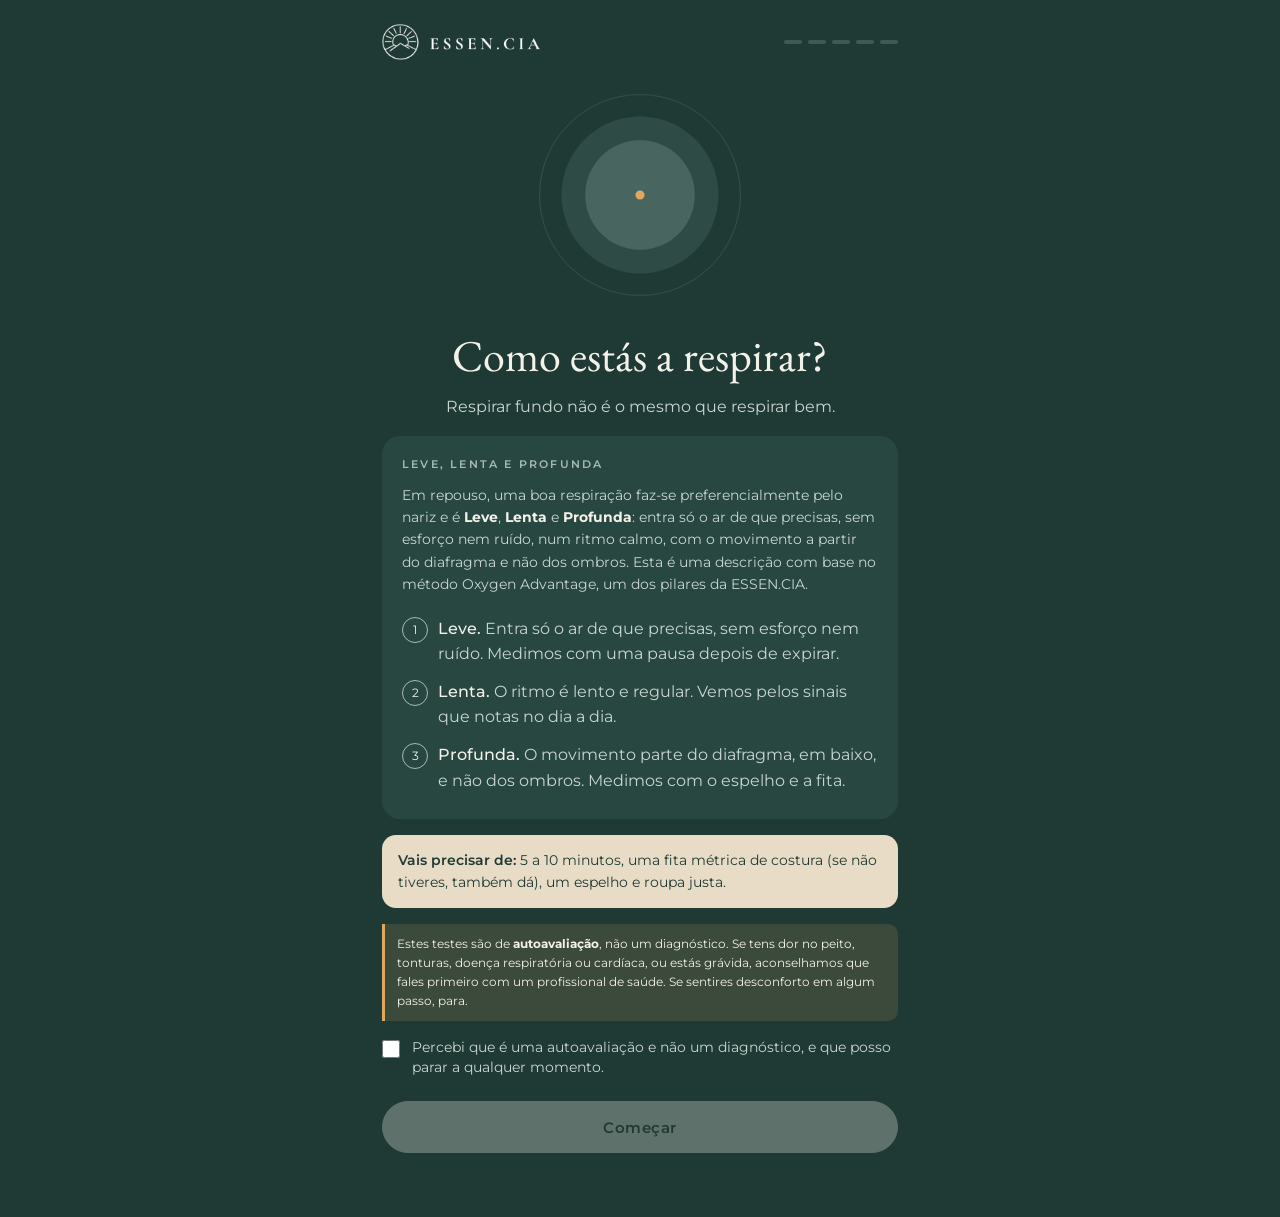
==== commit 6b381c96: "Autoavaliação 3.10: textos finais e letra mais pequena nas explicações e na leitura Co-Authored-By: " ====
--- a/autoavaliacao/index.html
+++ b/autoavaliacao/index.html
@@ -39,7 +39,7 @@
 .ref{font-size:13px;color:var(--t2);border:1px solid var(--linha);border-radius:14px;padding:14px 16px;margin:14px 0}
 .ref summary{cursor:pointer;color:var(--ambar);font-weight:500;margin-top:8px;list-style:none}
 .ref summary::-webkit-details-marker{display:none}
-.ref details p{font-size:12.5px;margin:8px 0 0}
+.ref details p{font-size:11.5px;line-height:1.55;margin:8px 0 0}
 .ref a{color:var(--ambar)}
 .botoes{display:flex;gap:12px;flex-wrap:wrap;margin-top:24px;align-items:center}
 button,.btn{font-family:Montserrat,sans-serif;font-size:15px;font-weight:600;letter-spacing:.03em;border-radius:30px;min-height:52px;padding:14px 26px;cursor:pointer;border:1px solid var(--bege);transition:all .25s;text-decoration:none;display:inline-flex;align-items:center;justify-content:center;background:transparent;color:var(--bege)}
@@ -72,7 +72,7 @@
 .bolha.cheia{transform:scale(1)}
 .fase{font-family:"EB Garamond",Georgia,serif;font-size:30px;min-height:40px;margin-top:-6px}
 .contagem{font-size:13px;color:var(--t3);min-height:20px}
-.porque{font-size:13.5px;color:var(--t2);border-left:2px solid var(--suave);padding:2px 0 2px 14px;margin:14px 0}
+.porque{font-size:12px;color:var(--t2);border-left:2px solid var(--suave);padding:2px 0 2px 14px;margin:14px 0}
 .porque b{color:var(--bege);font-weight:600}
 .consent input{margin-top:3px;accent-color:var(--ambar);width:18px;height:18px;flex-shrink:0}
 /* observação */
@@ -118,37 +118,40 @@
 /* resultado */
 .leit{padding:4px 0 18px}
 .leit .topo{display:flex;justify-content:space-between;align-items:baseline;gap:10px;flex-wrap:wrap}
-.leit .nome{font-family:"EB Garamond",Georgia,serif;font-size:26px}
-.leit .val{font-size:13px;color:var(--t2)}
+.leit .nome{font-family:"EB Garamond",Georgia,serif;font-size:24px}
+.leit .val{font-size:12px;color:var(--t2)}
 .seg{display:grid;grid-template-columns:repeat(5,minmax(0,1fr));gap:5px;margin:10px 0 8px}
 .seg i{height:8px;border-radius:4px;background:var(--linha)}
 .seg i.on:nth-child(1){background:#7D6650}.seg i.on:nth-child(2){background:#A8845A}.seg i.on:nth-child(3){background:#E0A75E}.seg i.on:nth-child(4){background:#D8D3B4}.seg i.on:nth-child(5){background:#F4F1EA}
-.leit p{font-size:14px;margin:0}
-.leit .det{font-size:12.5px;color:var(--t3);margin-top:6px}
+.leit p{font-size:13px;margin:0}
+.leit .det{font-size:11.5px;color:var(--t3);margin-top:6px}
 .passo{background:var(--bege);color:var(--fundo);border-radius:22px;padding:22px;margin:30px 0}
 .passo h3{color:var(--castanho)}
-.passo h2{color:var(--fundo);font-size:28px}
-.passo p{color:#3F524D;font-size:14.5px}
+.passo h2{color:var(--fundo);font-size:26px}
+.passo p{color:#3F524D;font-size:13.5px}
 .passo img{width:100%;max-width:340px;border-radius:12px;background:#F7F2EA;margin:4px 0 10px;display:block}
 .passo small{display:block;font-size:11px;color:#5A6B66}
 .lista details{border-bottom:1px solid var(--linha)}
-.lista summary{cursor:pointer;list-style:none;padding:16px 0;display:flex;justify-content:space-between;align-items:center;gap:12px;font-size:16px}
+.lista summary{cursor:pointer;list-style:none;padding:16px 0;display:flex;justify-content:space-between;align-items:center;gap:12px;font-size:15px}
 .lista summary::-webkit-details-marker{display:none}
 .lista summary::after{content:"+";color:var(--ambar);font-size:20px}
 .lista details[open] summary::after{content:"–"}
 .lista summary em{font-style:normal;font-size:10px;font-weight:600;letter-spacing:.14em;text-transform:uppercase;color:var(--ambar);margin-left:auto;margin-right:6px}
 .lista .corpo{padding:0 0 18px}
-.lista .corpo p{font-size:14.5px}
-.pers{background:rgba(244,241,234,.08);border-radius:12px;padding:12px 14px;color:var(--bege)!important;font-size:14px}
+.lista .corpo p{font-size:13.5px}
+.pers{background:rgba(244,241,234,.08);border-radius:12px;padding:12px 14px;color:var(--bege)!important;font-size:13px}
 .ex{display:flex;gap:14px;align-items:flex-start;padding:12px 0}
 .ex img{width:140px;border-radius:10px;background:#F7F2EA;flex-shrink:0}
 .ex .tag{font-size:10px;font-weight:600;letter-spacing:.14em;text-transform:uppercase;color:var(--ambar)}
-.ex strong{display:block;font-size:15px;margin:2px 0 4px}
-.ex span{font-size:13.5px;color:var(--t2)}
+.ex strong{display:block;font-size:14px;margin:2px 0 4px}
+.ex span{font-size:12.5px;color:var(--t2)}
 .ex small{display:block;font-size:11px;color:var(--t3);margin-top:4px}
-.comp{font-size:13.5px;color:var(--t2)}.comp b{color:var(--bege);font-weight:600}
+.comp{font-size:12.5px;color:var(--t2)}.comp b{color:var(--bege);font-weight:600}
 .creditos{font-size:11.5px;color:var(--t3);margin-top:34px;padding-top:16px;border-top:1px solid var(--linha);line-height:1.6}
 .creditos a{color:var(--t2)}
+#e6>p{font-size:15px}
+#e6 .nota{font-size:12.5px}
+#e6>h2{font-size:clamp(26px,6.5vw,31px)}
 #relatorio{display:none}
 @media(max-width:440px){.obs{flex-direction:column;gap:8px}.ex{flex-direction:column}.ex img{width:100%;max-width:260px}}
 /* ===== relatório para imprimir / PDF ===== */
@@ -197,7 +200,7 @@
     </ol>
     </div>
   <div class="material"><b>Vais precisar de:</b> 5 a 10 minutos, uma fita métrica de costura (se não tiveres, também dá), um espelho e roupa justa.</div>
-  <div class="nota peq">Isto é uma autoavaliação, não um diagnóstico. Se tens dor no peito, tonturas, doença respiratória ou cardíaca, ou estás grávida, aconselhamos que fales primeiro com um profissional de saúde. Se sentires desconforto em algum passo, para.</div>
+  <div class="nota peq">Estes testes são de <b>autoavaliação</b>, não um diagnóstico. Se tens dor no peito, tonturas, doença respiratória ou cardíaca, ou estás grávida, aconselhamos que fales primeiro com um profissional de saúde. Se sentires desconforto em algum passo, para.</div>
   <label class="consent" style="margin-top:16px"><input type="checkbox" id="c0" onchange="$('b0').disabled=!this.checked"><span>Percebi que é uma autoavaliação e não um diagnóstico, e que posso parar a qualquer momento.</span></label>
   <div id="ultima"></div>
   <div class="botoes"><button class="prim cheio" id="b0" onclick="ir(1)" disabled>Começar</button></div>
@@ -213,7 +216,7 @@
   <div class="campo"><label>Sexo</label><div class="chips" id="fSexo"><button type="button" data-v="Mulher">Mulher</button><button type="button" data-v="Homem">Homem</button><button type="button" data-v="">Prefiro não dizer</button></div></div>
   <div class="campo"><label for="fAltura">Altura</label><div class="barra"><input type="range" id="fAltura" min="140" max="210" value="170"><output id="oAltura">170 cm</output></div></div>
   <div class="campo"><label for="fPeso">Peso</label><div class="barra"><input type="range" id="fPeso" min="40" max="150" value="70"><output id="oPeso">70 kg</output></div></div>
-  <p style="font-size:12.5px">A idade, o sexo, a altura e o peso não ficam gravados nem são enviados. Servem para enquadrar o relatório e só aparecem no teu relatório.</p>
+  <p style="font-size:12.5px">A idade, o sexo, a altura e o peso não ficam gravados nem são enviados. Servem para enquadrar os resultados e só aparecem no teu relatório.</p>
   <div class="campo"><label for="fEmail">E-mail <small>(opcional, para receberes o relatório em PDF)</small></label><input type="email" id="fEmail" name="email" autocomplete="email" inputmode="email"></div>
   <div class="campo"><label for="fTel">Telemóvel <small>(opcional)</small></label><input type="tel" id="fTel" name="tel" autocomplete="tel" inputmode="tel"></div>
   <div id="consents" style="display:none">
@@ -239,7 +242,7 @@
     <div class="contagem" id="contagem"></div>
     <button class="prim" id="bCentro" onclick="centrar()">Começar</button>
   </div>
-  <div class="nota">Respira de forma suave, sem encher muito. Respirações grandes alteram o teste que vem a seguir.</div>
+  <div class="nota">Respira de forma suave, sem encher muito. Respirações muito profundas alteram o teste que vem a seguir.</div>
   <div class="botoes"><button onclick="ir(1)">Voltar</button><button class="prim" id="b7" onclick="ir(2)">Continuar</button></div>
 </section>
 
@@ -250,7 +253,7 @@
   <div class="ref">O BOLT (Body Oxygen Level Test) é um teste usado no método Oxygen Advantage, de Patrick McKeown. Em repouso, conta quantos segundos passam entre uma expiração normal e a primeira vontade clara de voltar a inspirar. O método usa esse tempo como uma indicação indireta da tolerância ao dióxido de carbono (CO₂).
     <details><summary>Ver referência completa</summary><p>McKeown P. The Oxygen Advantage, 2015; The Breathing Cure, 2021. Teste BOLT (Body Oxygen Level Test). O limite de 25 segundos vem de Kiesel K. et al., International Journal of Sports Physical Therapy, 2017; 12(5):774–786.</p></details>
   </div>
-  <div class="porque"><b>Porque começamos aqui.</b> As respirações grandes do teste da fita alteram este resultado, por isso a pausa vem primeiro, com o corpo em repouso.<br><b>Porque importa.</b> Segundo o método, quem respira ar a mais em repouso tolera pior o dióxido de carbono e sente vontade de respirar mais cedo, com as implicações que isso traz ao organismo e ao sistema nervoso.</div>
+  <div class="porque"><b>Porque começamos aqui.</b> As respirações muito profundas do teste da fita alteram este resultado, por isso a pausa vem primeiro, com o corpo em repouso.<br><b>Porque importa.</b> Segundo o método, quem respira ar a mais em repouso tolera pior o dióxido de carbono e sente vontade de respirar mais cedo, com as implicações que isso traz ao organismo e ao sistema nervoso.</div>
   <div class="bloco"><ol class="num">
     <li>Senta-te e respira calmamente pelo nariz, durante um minuto.</li>
     <li>Inspira e expira normalmente pelo nariz, sem esvaziar à força.</li>
@@ -368,7 +371,7 @@
   <h2 style="margin-top:40px">O próximo passo é teu.</h2>
   <p>Esta leitura é um ponto de partida. No site encontras as sessões e o que fazemos na ESSEN.CIA, e, se quiseres, a forma de marcar uma conversa gratuita.</p>
   <a class="btn ambar cheio" id="cta" href="#" rel="noopener">Voltar ao site</a>
-  <p style="font-size:13.5px;margin-top:22px">Repete esta avaliação de manhã, daqui a 2 a 4 semanas. O resultado fica guardado neste navegador para poderes comparar.</p>
+  <p style="font-size:13.5px;margin-top:22px">Repete esta avaliação de manhã, daqui a 2 a 4 semanas, para veres a tua evolução. O resultado fica guardado neste navegador para poderes comparar.</p>
   <div class="botoes">
     <button onclick="guardarRelatorio()">Guardar relatório (PDF)</button>
     <button onclick="copiar(this)">Copiar resumo</button>
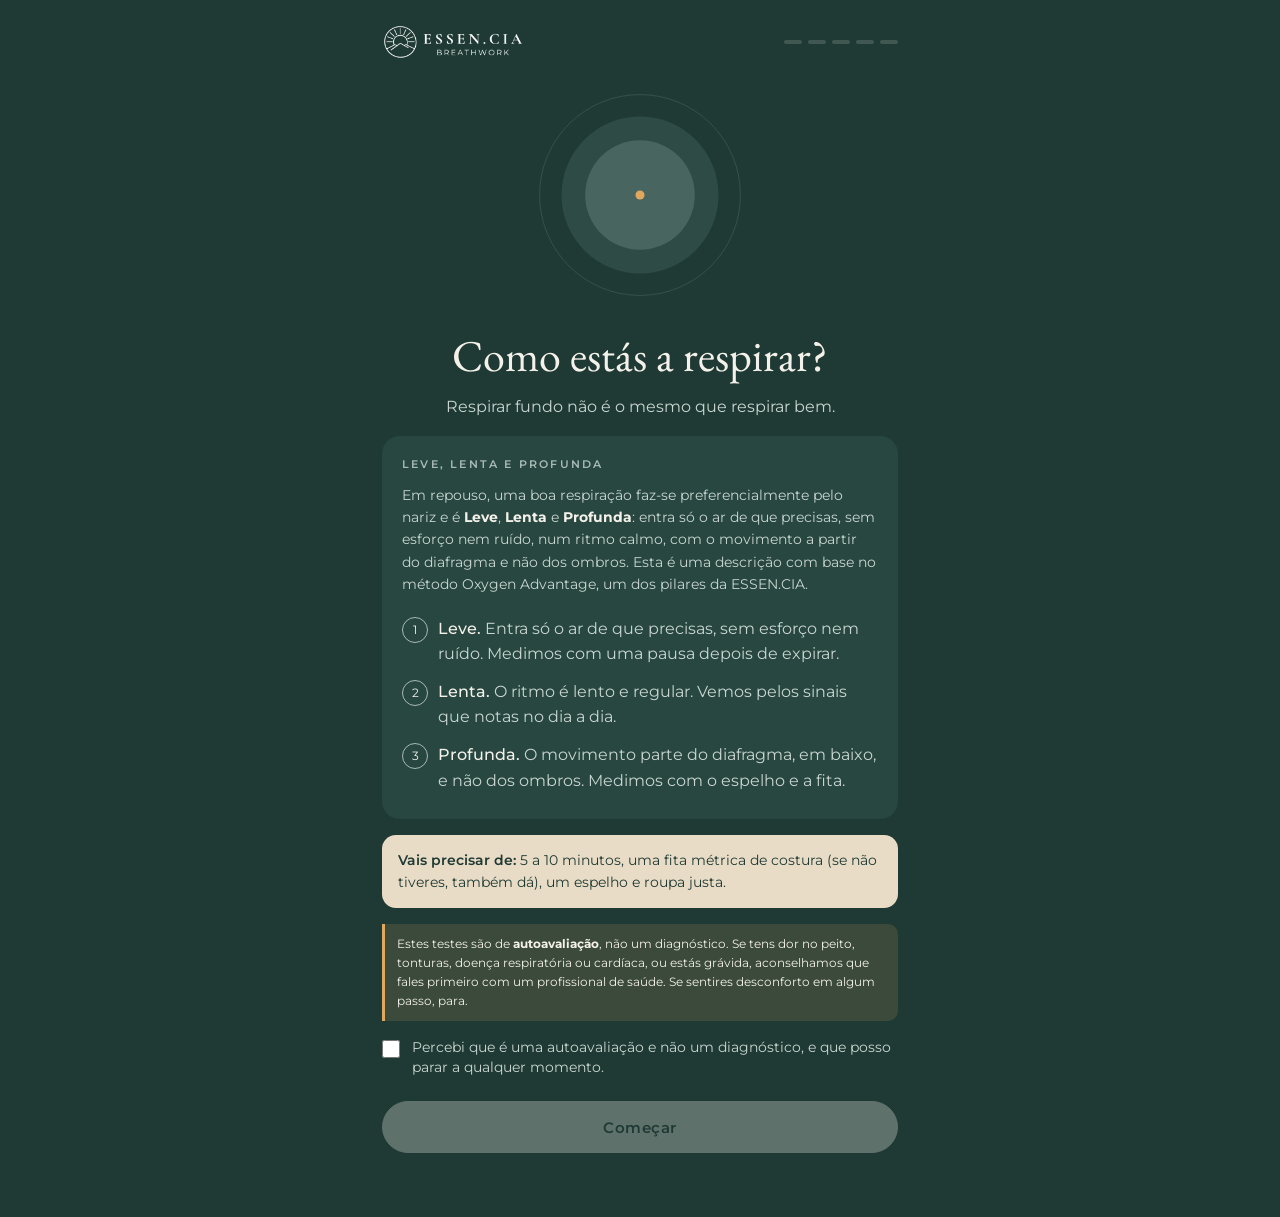
==== commit fa59a01a: "Logótipo ESSENCIA BREATHWORK no rodapé (PT e EN) e na app de autoavaliação Co-Authored-By: Claude Fa" ====
--- a/autoavaliacao/index.html
+++ b/autoavaliacao/index.html
@@ -35,7 +35,7 @@
 .material{font-size:14px;color:var(--fundo);background:#E9DCC6;border-radius:14px;padding:14px 16px;margin:16px 0}
 .material b{font-weight:600}
 .nota.peq{font-size:12px;padding:10px 12px}
-.nota{font-size:13.5px;color:var(--bege);background:rgba(224,167,94,.14);border-left:3px solid var(--ambar);padding:12px 14px;border-radius:0 10px 10px 0;margin:16px 0}
+.nota{font-size:12.5px;color:var(--bege);background:rgba(224,167,94,.14);border-left:3px solid var(--ambar);padding:12px 14px;border-radius:0 10px 10px 0;margin:16px 0}
 .ref{font-size:13px;color:var(--t2);border:1px solid var(--linha);border-radius:14px;padding:14px 16px;margin:14px 0}
 .ref summary{cursor:pointer;color:var(--ambar);font-weight:500;margin-top:8px;list-style:none}
 .ref summary::-webkit-details-marker{display:none}
@@ -113,6 +113,9 @@
 .item p{margin-bottom:10px;color:var(--bege);font-weight:500}
 .escala{display:flex;gap:6px;flex-wrap:wrap}
 .escala button{min-height:40px;padding:6px 12px;font-size:12.5px;font-weight:500;border-color:var(--linha);letter-spacing:0;color:var(--t2)}
+#calma .escala{display:grid;grid-template-columns:repeat(5,minmax(0,1fr));gap:5px}
+#calma .escala button{font-size:11.5px;padding:6px 3px;min-height:38px;line-height:1.2;text-align:center}
+#who .escala button{font-size:11.5px}
 .escala button.sel{background:var(--bege);border-color:var(--bege);color:var(--fundo)}
 .rodape{font-size:12px;color:var(--t3);margin-top:8px}
 /* resultado */
@@ -183,7 +186,7 @@
 </head>
 <body>
 <div class="wrap">
-<header><img class="logo" src="[data-uri]" alt="ESSEN.CIA"><div class="passos" id="passos"></div></header>
+<header><img class="logo" src="[data-uri]" alt="ESSEN.CIA Breathwork"><div class="passos" id="passos"></div></header>
 
 <!-- 0 · INÍCIO -->
 <section class="ecra ativo" id="e0">
